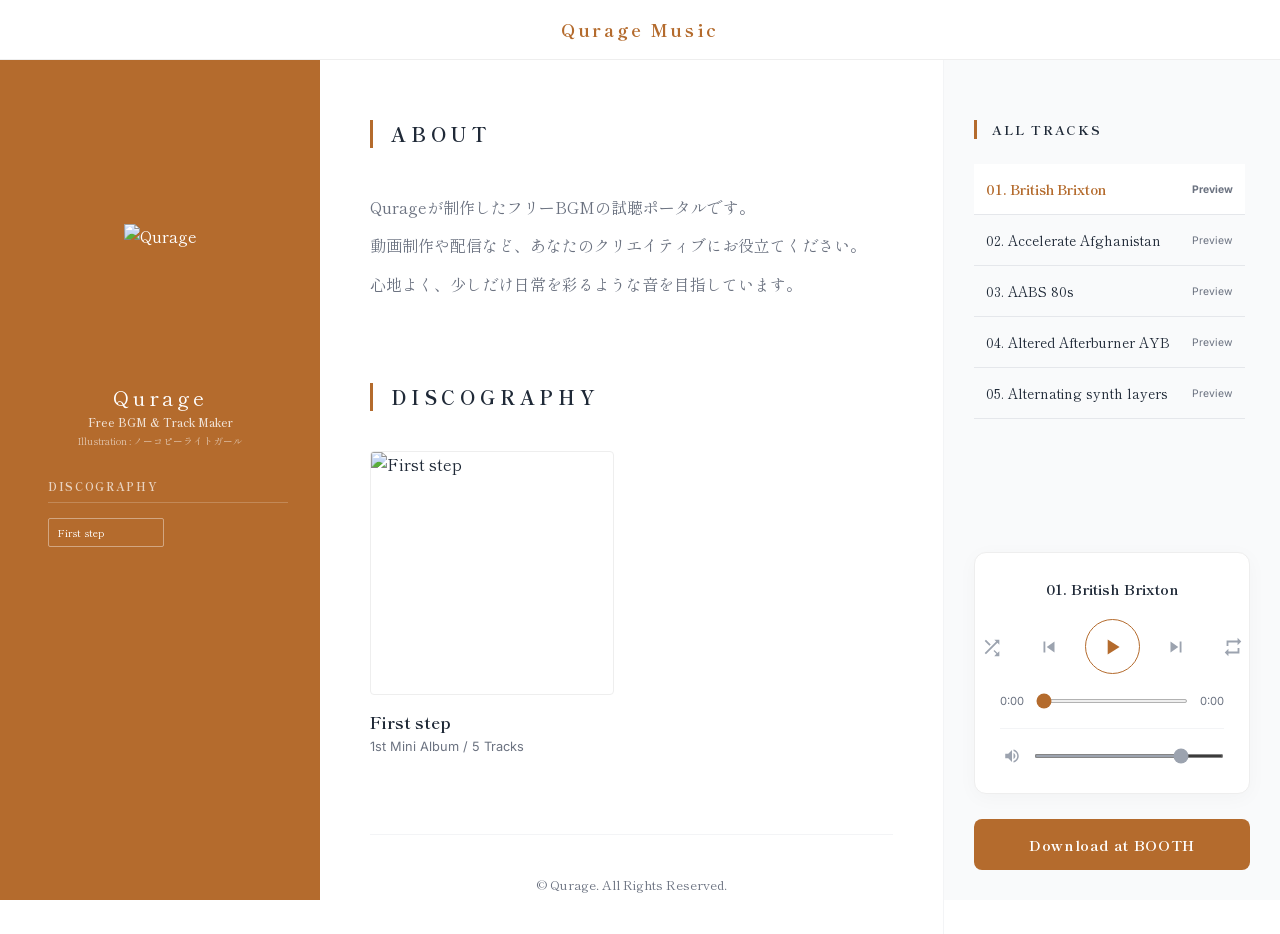
==== qurage/index.html @ 1ed1b756 "Update index.html" ====
<!DOCTYPE html>
<html lang="ja">
<head>
    <meta charset="UTF-8">
    <meta name="viewport" content="width=device-width, initial-scale=1.0">
    <title>Qurage Music - Free BGM & Track Maker</title>
    <link rel="icon" href="https://fromtheasia.com/wp-content/uploads/90d8e4fe08331e787970ae1288933823.png" type="image/png">
    <link href="https://fonts.googleapis.com/css2?family=Inter:wght@300;400;600&family=Shippori+Mincho:wght@400;700&display=swap" rel="stylesheet">
    <style>
        :root {
            --primary-orange: #b46b2d;
            --soft-white: #ffffff;
            --bg-light: #f9fafb;
            --text-main: #1f2937;
            --text-sub: #6b7280;
            --header-height: 60px;
        }
        * { box-sizing: border-box; margin: 0; padding: 0; -webkit-tap-highlight-color: transparent; }
        body { font-family: 'Shippori Mincho', 'Inter', serif; background-color: var(--soft-white); color: var(--text-main); overflow-x: hidden; }
        .site-header { position: fixed; top: 0; left: 0; width: 100%; height: var(--header-height); background: #ffffff; border-bottom: 1px solid #eee; display: flex; align-items: center; justify-content: center; z-index: 2100; }
        .header-logo { display: inline-block; font-size: 1.1rem; font-weight: 700; letter-spacing: 0.15em; text-decoration: none; color: var(--primary-orange); padding: 10px 20px; }
        .burger-btn { position: absolute; left: 20px; background: none; border: none; cursor: pointer; display: none; padding: 10px; z-index: 2200; }
        .burger-line { display: block; width: 22px; height: 1px; background: var(--primary-orange); margin: 6px 0; transition: 0.3s; }
        .burger-btn.open .burger-line:nth-child(1) { transform: translateY(7px) rotate(45deg); }
        .burger-btn.open .burger-line:nth-child(2) { opacity: 0; }
        .burger-btn.open .burger-line:nth-child(3) { transform: translateY(-7px) rotate(-45deg); }
        .main-container { display: grid; grid-template-columns: 25% 75%; min-height: 100vh; padding-top: var(--header-height); }
        .col-left { background: var(--primary-orange); color: #ffffff; position: sticky; top: var(--header-height); height: calc(100vh - var(--header-height)); display: flex; flex-direction: column; overflow: hidden; padding-top: 50px; z-index: 1000; }
        .hero-img-wrapper { width: 100%; height: 28vh; display: flex; justify-content: center; align-items: center; }
        .hero-img-left { width: auto; max-height: 100%; max-width: 85%; object-fit: contain; }
        .profile-text-area { padding: 20px 20px 10px; text-align: center; }
        .profile-text-area h1 { font-size: 1.3rem; font-weight: 400; letter-spacing: 0.15em; margin-bottom: 2px; }
        .profile-text-area p { font-size: 0.7rem; opacity: 0.8; margin-bottom: 4px; font-weight: 600; }
        .illust-credit { font-size: 0.6rem; opacity: 0.6; margin-bottom: 20px; }
        .recent-tracks-section { padding: 0 10% 20px 15%; flex: 1; overflow: hidden; }
        .recent-tracks-section h3 { font-size: 0.7rem; letter-spacing: 0.15em; color: rgba(255,255,255,0.7); border-bottom: 1px solid rgba(255,255,255,0.2); padding-bottom: 8px; margin-bottom: 15px; }
        .recent-grid { display: flex; flex-wrap: wrap; flex-direction: column; height: 240px; gap: 8px; }
        .recent-link { width: calc(50% - 4px); display: flex; align-items: center; color: #ffffff; text-decoration: none; font-size: 0.65rem; padding: 6px 8px; border: 1px solid rgba(255,255,255,0.4); border-radius: 2px; transition: all 0.3s ease; white-space: nowrap; overflow: hidden; text-overflow: ellipsis; }
        .recent-link:hover { background: #ffffff; color: var(--primary-orange); border-color: #ffffff; transform: translateX(3px); }
        .content-area { display: flex; flex-direction: column; background: var(--soft-white); }
        .columns-split { display: grid; grid-template-columns: 65% 35%; flex: 1; }
        .col-mid { padding: 60px 50px 0; border-right: 1px solid #f3f4f6; display: flex; flex-direction: column; }
        .mid-container { max-width: 800px; margin: 0 auto; width: 100%; flex: 1; }
        .section-box { margin-bottom: 80px; }
        .section-box h2 { font-size: 1.2rem; font-weight: 700; letter-spacing: 0.25em; margin-bottom: 40px; color: var(--text-main); border-left: 3px solid var(--primary-orange); padding-left: 18px; }
        .about-text { font-size: 1rem; line-height: 2.4; color: var(--text-sub); }
        .album-grid { display: grid; grid-template-columns: repeat(auto-fill, minmax(200px, 1fr)); gap: 35px; }
        .album-card { text-decoration: none; color: inherit; display: flex; flex-direction: column; }
        .album-img-box { aspect-ratio: 1 / 1; width: 100%; overflow: hidden; border-radius: 4px; border: 1px solid #eee; margin-bottom: 15px; transition: transform 0.4s cubic-bezier(0.25, 0.8, 0.25, 1), box-shadow 0.4s; }
        .album-img { width: 100%; height: 100%; object-fit: cover; transition: 0.6s ease; }
        .album-card:hover .album-img-box { transform: translateY(-5px); box-shadow: 0 12px 30px rgba(0,0,0,0.1); border-color: var(--primary-orange); }
        .album-title { font-size: 1rem; font-weight: 700; color: var(--text-main); margin-bottom: 5px; }
        .album-meta { font-size: 0.8rem; color: var(--text-sub); font-family: 'Inter'; }
        .col-right { height: calc(100vh - var(--header-height)); position: sticky; top: var(--header-height); padding: 60px 30px 30px; background: var(--bg-light); display: flex; flex-direction: column; }
        .section-title { font-size: 0.8rem; letter-spacing: 0.15em; margin-bottom: 25px; border-left: 3px solid var(--primary-orange); padding-left: 15px; font-weight: 700; }
        .track-list { list-style: none; margin-bottom: 30px; flex: 1; overflow-y: auto; padding-right: 5px; }
        .track-list::-webkit-scrollbar { width: 4px; }
        .track-list::-webkit-scrollbar-thumb { background: #e5e7eb; border-radius: 2px; }
        .track-item { padding: 15px 12px; border-bottom: 1px solid #e5e7eb; cursor: pointer; display: flex; justify-content: space-between; align-items: center; font-size: 0.85rem; transition: 0.2s; background: transparent; }
        .track-item:hover { background: rgba(255,255,255,0.5); }
        .track-item.active { background: #fff; color: var(--primary-orange); font-weight: bold; }
        .track-meta { font-family: 'Inter'; font-size: 0.65rem; color: var(--text-sub); }
        .player-footer { margin-top: auto; }
        .player-ui { background: #fff; border: 1px solid #eee; border-radius: 12px; padding: 25px; display: flex; flex-direction: column; align-items: center; box-shadow: 0 4px 20px rgba(0,0,0,0.03); }
        .now-playing-title { font-size: 0.9rem; font-weight: 700; margin-bottom: 20px; text-align: center; width: 100%; white-space: nowrap; overflow: hidden; text-overflow: ellipsis; color: var(--text-main); }
        .controls-group { display: flex; align-items: center; gap: 15px; margin-bottom: 20px; }
        .btn-svg { background: none; border: none; cursor: pointer; width: 42px; height: 42px; display: flex; align-items: center; justify-content: center; border-radius: 50%; transition: 0.2s; }
        .btn-svg:hover { background: #f3f4f6; }
        .btn-svg.active .icon-svg { fill: var(--primary-orange); }
        #repeatBtn { position: relative; }
        #repeatBtn.repeat-one::after { content: '1'; position: absolute; top: 8px; right: 8px; font-size: 10px; font-weight: bold; color: var(--primary-orange); background: #fff; border: 1px solid var(--primary-orange); border-radius: 50%; width: 14px; height: 14px; display: flex; align-items: center; justify-content: center; font-family: 'Inter', sans-serif; }
        .icon-svg { fill: #9ca3af; width: 22px; height: 22px; transition: fill 0.2s; }
        .play-main { width: 55px; height: 55px; border-radius: 50%; background: #fff; border: 1px solid var(--primary-orange); cursor: pointer; display: flex; align-items: center; justify-content: center; transition: 0.3s; }
        .play-main:hover { transform: scale(1.05); background: var(--primary-orange); }
        .play-main:hover .icon-svg { fill: #fff; }
        .play-main .icon-svg { fill: var(--primary-orange); width: 26px; height: 26px; }
        .timeline-box { width: 100%; display: flex; align-items: center; gap: 12px; font-size: 0.7rem; color: var(--text-sub); font-family: 'Inter'; }
        .seek-bar { flex: 1; height: 4px; accent-color: var(--primary-orange); cursor: pointer; }
        .volume-box { width: 100%; display: flex; align-items: center; gap: 10px; margin-top: 20px; padding-top: 15px; border-top: 1px solid #f3f4f6; }
        #volumeBar { height: 4px; accent-color: #9ca3af; flex: 1; cursor: pointer; }
        .download-btn-wrapper { margin-top: 25px; }
        .booth-btn { display: block; background: var(--primary-orange); color: #fff; text-decoration: none; font-weight: 700; padding: 15px; text-align: center; border-radius: 8px; transition: 0.3s; font-size: 0.9rem; letter-spacing: 0.05em; font-family: 'Shippori Mincho', serif; }
        .booth-btn:hover { background: #965925; transform: translateY(-2px); box-shadow: 0 5px 15px rgba(180, 107, 45, 0.2); }
        
        /* フッターの出し分け設定 */
        footer { text-align: center; padding: 40px 0; color: var(--text-sub); font-size: 0.8rem; border-top: 1px solid #f3f4f6; background: #ffffff; }
        .footer-pc { display: block; width: 100%; margin-top: auto; } /* PC版：中カラム内 */
        .footer-mobile { display: none; } /* スマホ版：全体最下部 */

        @media (max-width: 1024px) { .main-container { grid-template-columns: 30% 70%; } .columns-split { grid-template-columns: 60% 40%; } }
        @media (max-width: 900px) { 
            .main-container { display: block; } .burger-btn { display: block; } .col-left { position: fixed; left: 0; top: -100%; width: 100%; height: 100vh; z-index: 2000; transition: 0.5s cubic-bezier(0.4, 0, 0.2, 1); opacity: 0; visibility: hidden; padding-top: calc(var(--header-height) + 50px); overflow-y: auto; } .col-left.open { top: 0; opacity: 1; visibility: visible; } .columns-split { display: block; } .col-mid, .col-right { padding: 40px 20px; border-right: none; height: auto; position: static; } .album-grid { grid-template-columns: repeat(2, 1fr); gap: 20px; } .track-list { max-height: 400px; } 
            .footer-pc { display: none; } /* スマホ：中カラム内を隠す */
            .footer-mobile { display: block; } /* スマホ：最下部を表示する */
        }
    </style>
</head>
<body>

    <header class="site-header">
        <button class="burger-btn" id="burgerBtn"><span class="burger-line"></span><span class="burger-line"></span><span class="burger-line"></span></button>
        <a href="index.html" class="header-logo">Qurage Music</a>
    </header>

    <div class="main-container">
        <aside class="col-left" id="sidebar">
            <div class="hero-img-wrapper"><img src="https://fromtheasia.com/wp-content/uploads/NCG292.jpg" alt="Qurage" class="hero-img-left"></div>
            <div class="profile-text-area"><h1>Qurage</h1><p>Free BGM & Track Maker</p><div class="illust-credit">Illustration : ノーコピーライトガール</div></div>
            <div class="recent-tracks-section">
                <h3>DISCOGRAPHY</h3>
                <div class="recent-grid" id="sidebarNav"></div>
            </div>
        </aside>

        <div class="content-area">
            <div class="columns-split">
                <article class="col-mid">
                    <div class="mid-container" id="albumGridParent">
                        <section class="section-box">
                            <h2>ABOUT</h2>
                            <div class="about-text">
                                Qurageが制作したフリーBGMの試聴ポータルです。<br>
                                動画制作や配信など、あなたのクリエイティブにお役立てください。<br>
                                心地よく、少しだけ日常を彩るような音を目指しています。
                            </div>
                        </section>
                        <section class="section-box">
                            <h2>DISCOGRAPHY</h2>
                            <div class="album-grid" id="albumGrid"></div>
                        </section>
                    </div>
                    <!-- PC版フッター（中カラムの最後） -->
                    <footer class="footer-pc">© Qurage. All Rights Reserved.</footer>
                </article>

                <section class="col-right">
                    <h2 class="section-title">ALL TRACKS</h2>
                    <ul class="track-list" id="trackList"></ul>
                    <div class="player-footer">
                        <div class="player-ui">
                            <div class="now-playing-title" id="nowPlaying">...</div>
                            <div class="controls-group">
                                <button class="btn-svg" id="shuffleBtn" title="Shuffle"><svg class="icon-svg" viewBox="0 0 24 24"><path d="M10.59 9.17L5.41 4 4 5.41l5.17 5.17 1.42-1.41zM14.5 4l2.04 2.04L4 18.59 5.41 20 17.96 7.45 20 9.5V4h-5.5zm.59 10.83l-1.41 1.41 3.13 3.13L14.5 22H20v-5.5l-2.04 2.04-3.37-3.37z"/></svg></button>
                                <button class="btn-svg" id="prevBtn" title="Previous"><svg class="icon-svg" viewBox="0 0 24 24"><path d="M6 6h2v12H6zm3.5 6l8.5 6V6z"/></svg></button>
                                <button class="play-main" id="playBtn" title="Play/Pause"><svg id="playIconSVG" class="icon-svg" viewBox="0 0 24 24"><path d="M8 5v14l11-7z"/></svg></button>
                                <button class="btn-svg" id="nextBtn" title="Next"><svg class="icon-svg" viewBox="0 0 24 24"><path d="M6 18l8.5-6L6 6v12zM16 6v12h2V6h-2z"/></svg></button>
                                <button class="btn-svg" id="repeatBtn" title="Repeat"><svg class="icon-svg" viewBox="0 0 24 24"><path d="M7 7h10v3l4-4-4-4v3H5v6h2V7zm10 10H7v-3l-4 4 4 4v-3h12v-6h-2v4z"/></svg></button>
                            </div>
                            <div class="timeline-box">
                                <span id="currentTime">0:00</span>
                                <input type="range" class="seek-bar" id="seekBar" value="0" max="100">
                                <span id="duration">0:00</span>
                            </div>
                            <div class="volume-box">
                                <button class="btn-svg" id="muteBtn" style="width:24px; height:24px;"><svg id="volumeIcon" class="icon-svg" style="width:18px; height:18px;" viewBox="0 0 24 24"><path d="M3 9v6h4l5 5V4L7 9H3zm13.5 3c0-1.77-1.02-3.29-2.5-4.03v8.05c1.48-.73 2.5-2.25 2.5-4.02zM14 3.23v2.06c2.89.86 5 3.54 5 6.71s-2.11 5.85-5 6.71v2.06c4.01-.91 7-4.49 7-8.77s-2.99-7.86-7-8.77z"/></svg></button>
                                <input type="range" id="volumeBar" value="80" max="100">
                            </div>
                        </div>
                        <div class="download-btn-wrapper"><a href="https://casbgcasbg.booth.pm/" target="_blank" class="booth-btn">Download at BOOTH</a></div>
                    </div>
                </section>
            </div>
            <!-- スマホ版フッター（一番最後） -->
            <footer class="footer-mobile">© Qurage. All Rights Reserved.</footer>
        </div>
    </div>

    <script src="music-data.js"></script>
    <script>
        const sidebarNav = document.getElementById('sidebarNav');
        sidebarNav.innerHTML = allAlbums.map(album => `<a href="${album.id}.html" class="recent-link">${album.title}</a>`).join('');
        const albumGrid = document.getElementById('albumGrid');
        albumGrid.innerHTML = allAlbums.map(album => `
            <a href="${album.id}.html" class="album-card">
                <div class="album-img-box"><img src="${album.img}" class="album-img" alt="${album.title}"></div>
                <div class="album-title">${album.title}</div>
                <div class="album-meta">${album.subtitle} / ${album.tracksCount}</div>
            </a>
        `).join('');
        const trackListContainer = document.getElementById('trackList');
        const sortedTracks = [...allTracks].sort((a, b) => a.file.localeCompare(b.file));
        trackListContainer.innerHTML = sortedTracks.map((track, idx) => `
            <li class="track-item" data-src="audio/${track.file}">
                <span>${String(idx + 1).padStart(2, '0')}. ${track.title}</span>
                <span class="track-meta">Preview</span>
            </li>
        `).join('');
        const audio = new Audio();
        const playBtn = document.getElementById('playBtn');
        const playIconSVG = document.getElementById('playIconSVG');
        const nowPlaying = document.getElementById('nowPlaying');
        const seekBar = document.getElementById('seekBar');
        const currentTimeText = document.getElementById('currentTime');
        const durationText = document.getElementById('duration');
        const volumeBar = document.getElementById('volumeBar');
        const muteBtn = document.getElementById('muteBtn');
        const volumeIcon = document.getElementById('volumeIcon');
        let trackItems; let currentIndex = 0; let isShuffle = false; let repeatMode = 0; let lastVolume = 0.8;
        const playPath = "M8 5v14l11-7z"; const pausePath = "M6 19h4V5H6v14zm8-14v14h4V5h-4z";
        function updatePlayIcon(isPlaying) { playIconSVG.querySelector('path').setAttribute('d', isPlaying ? pausePath : playPath); }
        function loadTrack(index) {
            trackItems = Array.from(document.querySelectorAll('.track-item'));
            if(!trackItems[index]) return;
            trackItems.forEach(i => i.classList.remove('active'));
            trackItems[index].classList.add('active');
            currentIndex = index;
            nowPlaying.textContent = trackItems[index].querySelector('span').textContent;
            audio.src = trackItems[index].getAttribute('data-src');
        }
        loadTrack(0);
        playBtn.addEventListener('click', () => { if (audio.paused) { audio.play().catch(e => console.log(e)); updatePlayIcon(true); } else { audio.pause(); updatePlayIcon(false); } });
        document.getElementById('prevBtn').addEventListener('click', () => { let idx = (currentIndex - 1 + trackItems.length) % trackItems.length; loadTrack(idx); audio.play(); updatePlayIcon(true); });
        const playNext = () => { let idx = isShuffle ? Math.floor(Math.random() * trackItems.length) : (currentIndex + 1) % trackItems.length; loadTrack(idx); audio.play(); updatePlayIcon(true); };
        document.getElementById('nextBtn').addEventListener('click', playNext);
        document.getElementById('shuffleBtn').addEventListener('click', function() { isShuffle = !isShuffle; this.classList.toggle('active', isShuffle); });
        document.getElementById('repeatBtn').addEventListener('click', function() {
            repeatMode = (repeatMode + 1) % 3;
            this.classList.remove('active', 'repeat-one');
            if (repeatMode === 1) this.classList.add('active', 'repeat-one');
            else if (repeatMode === 2) this.classList.add('active');
        });
        document.getElementById('trackList').addEventListener('click', (e) => {
            const item = e.target.closest('.track-item');
            if (item) { const idx = trackItems.indexOf(item); loadTrack(idx); audio.play(); updatePlayIcon(true); }
        });
        audio.addEventListener('timeupdate', () => { if (!isNaN(audio.duration)) { seekBar.value = (audio.currentTime / audio.duration) * 100; let m = Math.floor(audio.currentTime / 60), s = Math.floor(audio.currentTime % 60); currentTimeText.textContent = `${m}:${s < 10 ? '0'+s : s}`; } });
        audio.addEventListener('loadedmetadata', () => { let m = Math.floor(audio.duration / 60), s = Math.floor(audio.duration % 60); durationText.textContent = `${m}:${s < 10 ? '0'+s : s}`; });
        seekBar.addEventListener('input', () => audio.currentTime = (seekBar.value / 100) * audio.duration);
        audio.addEventListener('ended', () => { if (repeatMode === 1) audio.play(); else playNext(); });
        volumeBar.addEventListener('input', () => { const val = volumeBar.value / 100; audio.volume = val; if (val > 0) lastVolume = val; updateVolumeIcon(val); });
        muteBtn.addEventListener('click', () => { if (audio.volume > 0) { lastVolume = audio.volume; audio.volume = 0; volumeBar.value = 0; } else { audio.volume = lastVolume; volumeBar.value = lastVolume * 100; } updateVolumeIcon(audio.volume); });
        function updateVolumeIcon(vol) { const path = volumeIcon.querySelector('path'); if (vol === 0) path.setAttribute('d', 'M16.5 12c0-1.77-1.02-3.29-2.5-4.03v2.21l2.45 2.45c.03-.2.05-.41.05-.63zm2.5 0c0 .94-.2 1.82-.54 2.64l1.51 1.51C20.63 14.91 21 13.5 21 12c0-4.28-2.99-7.86-7-8.77v2.06c2.89.86 5 3.54 5 6.71zM4.27 3L3 4.27 7.73 9H3v6h4l5 5v-6.73l4.25 4.25c-.67.52-1.42.93-2.25 1.18v2.06c1.38-.31 2.63-.95 3.69-1.81L19.73 21 21 19.73l-9-9L4.27 3zM12 4L9.91 6.09 12 8.18V4z'); else if (vol < 0.5) path.setAttribute('d', 'M7 9v6h4l5 5V4L7 9H3zm13.5 3c0-1.77-1.02-3.29-2.5-4.03v8.05c1.48-.73 2.5-2.25 2.5-4.02z'); else path.setAttribute('d', 'M3 9v6h4l5 5V4L7 9H3zm13.5 3c0-1.77-1.02-3.29-2.5-4.03v8.05c1.48-.73 2.5-2.25 2.5-4.02zM14 3.23v2.06c2.89.86 5 3.54 5 6.71s-2.11 5.85-5 6.71v2.06c4.01-.91 7-4.49 7-8.77s-2.99-7.86-7-8.77z'); }
        const burgerBtn = document.getElementById('burgerBtn');
        const sidebar = document.getElementById('sidebar');
        burgerBtn.addEventListener('click', () => { burgerBtn.classList.toggle('open'); sidebar.classList.toggle('open'); document.body.style.overflow = sidebar.classList.contains('open') ? 'hidden' : 'auto'; });
    </script>
</body>
</html>
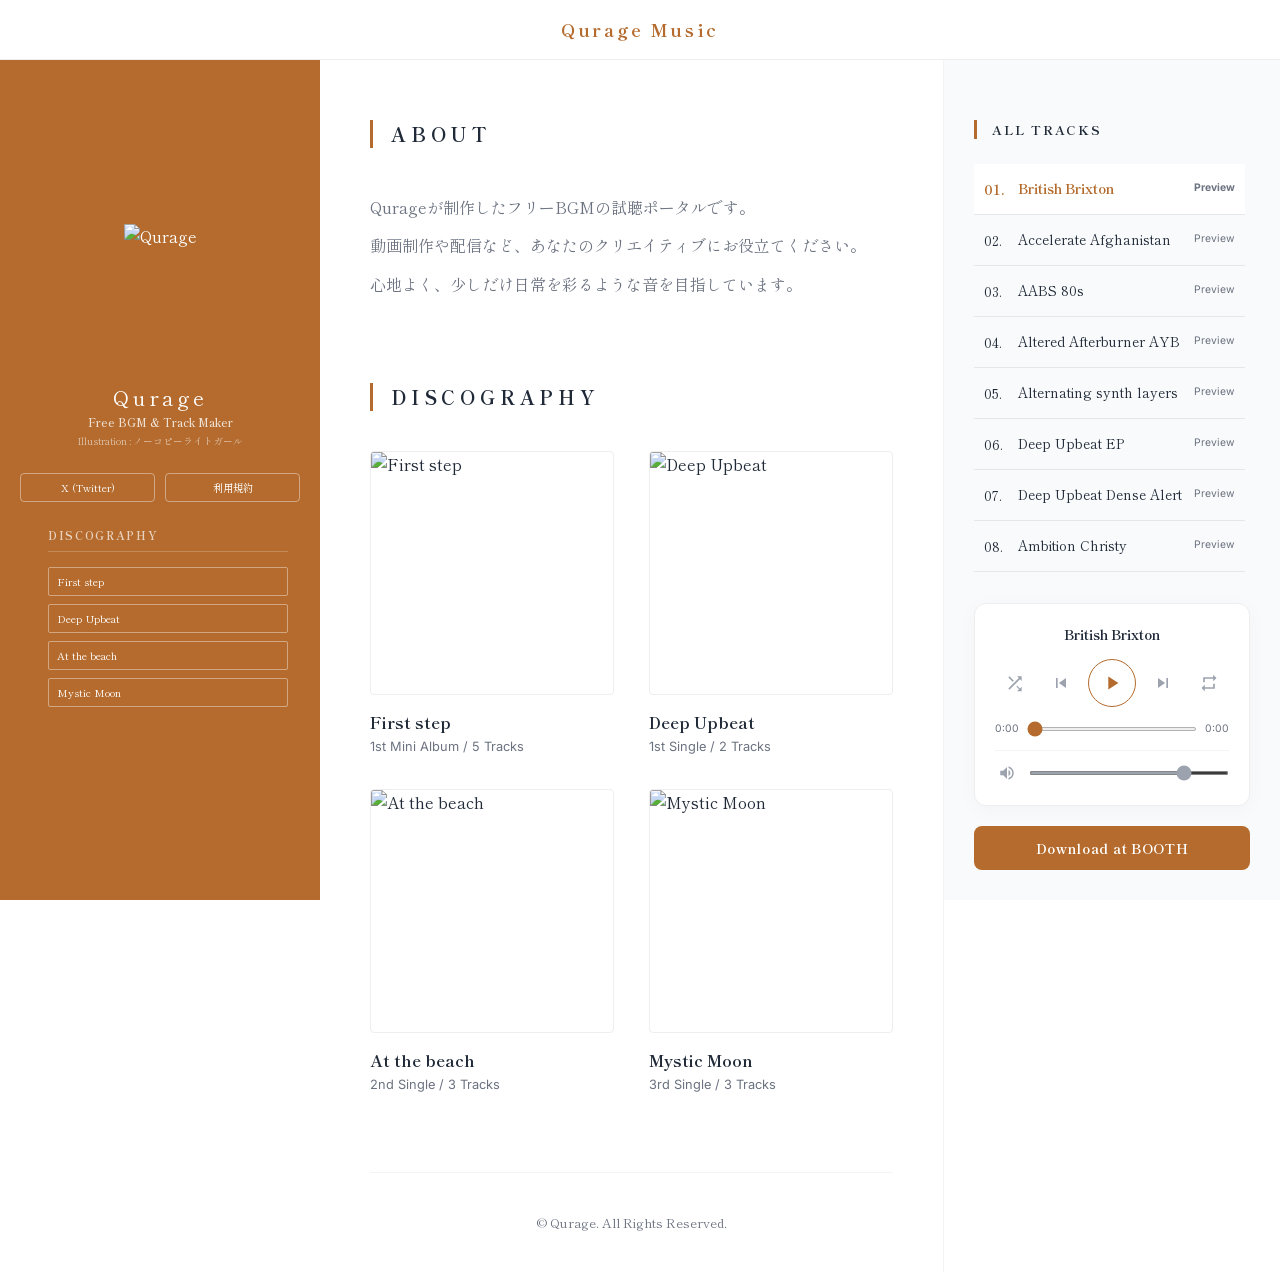
==== commit fd195dea: "Update index.html" ====
--- a/qurage/index.html
+++ b/qurage/index.html
@@ -26,17 +26,25 @@
         .burger-btn.open .burger-line:nth-child(3) { transform: translateY(-7px) rotate(-45deg); }
         .main-container { display: grid; grid-template-columns: 25% 75%; min-height: 100vh; padding-top: var(--header-height); }
         .col-left { background: var(--primary-orange); color: #ffffff; position: sticky; top: var(--header-height); height: calc(100vh - var(--header-height)); display: flex; flex-direction: column; overflow: hidden; padding-top: 50px; z-index: 1000; }
+        
         .hero-img-wrapper { width: 100%; height: 28vh; display: flex; justify-content: center; align-items: center; }
         .hero-img-left { width: auto; max-height: 100%; max-width: 85%; object-fit: contain; }
         .profile-text-area { padding: 20px 20px 10px; text-align: center; }
         .profile-text-area h1 { font-size: 1.3rem; font-weight: 400; letter-spacing: 0.15em; margin-bottom: 2px; }
         .profile-text-area p { font-size: 0.7rem; opacity: 0.8; margin-bottom: 4px; font-weight: 600; }
-        .illust-credit { font-size: 0.6rem; opacity: 0.6; margin-bottom: 20px; }
-        .recent-tracks-section { padding: 0 10% 20px 15%; flex: 1; overflow: hidden; }
+        .illust-credit { font-size: 0.6rem; opacity: 0.6; margin-bottom: 15px; }
+
+        /* 追加：SNS・規約リンクボタン */
+        .info-links { display: flex; justify-content: center; gap: 10px; padding: 0 20px 25px; }
+        .info-btn { flex: 1; text-align: center; text-decoration: none; color: #ffffff; border: 1px solid rgba(255,255,255,0.4); border-radius: 4px; padding: 6px 0; font-size: 0.65rem; transition: 0.3s; }
+        .info-btn:hover { background: #ffffff; color: var(--primary-orange); }
+        
+        .recent-tracks-section { padding: 0 10% 20px 15%; flex: 1; overflow-y: auto; }
         .recent-tracks-section h3 { font-size: 0.7rem; letter-spacing: 0.15em; color: rgba(255,255,255,0.7); border-bottom: 1px solid rgba(255,255,255,0.2); padding-bottom: 8px; margin-bottom: 15px; }
-        .recent-grid { display: flex; flex-wrap: wrap; flex-direction: column; height: 240px; gap: 8px; }
-        .recent-link { width: calc(50% - 4px); display: flex; align-items: center; color: #ffffff; text-decoration: none; font-size: 0.65rem; padding: 6px 8px; border: 1px solid rgba(255,255,255,0.4); border-radius: 2px; transition: all 0.3s ease; white-space: nowrap; overflow: hidden; text-overflow: ellipsis; }
+        .recent-grid { display: flex; flex-direction: column; gap: 8px; }
+        .recent-link { display: block; color: #ffffff; text-decoration: none; font-size: 0.65rem; padding: 6px 8px; border: 1px solid rgba(255,255,255,0.4); border-radius: 2px; transition: all 0.3s ease; }
         .recent-link:hover { background: #ffffff; color: var(--primary-orange); border-color: #ffffff; transform: translateX(3px); }
+
         .content-area { display: flex; flex-direction: column; background: var(--soft-white); }
         .columns-split { display: grid; grid-template-columns: 65% 35%; flex: 1; }
         .col-mid { padding: 60px 50px 0; border-right: 1px solid #f3f4f6; display: flex; flex-direction: column; }
@@ -46,52 +54,57 @@
         .about-text { font-size: 1rem; line-height: 2.4; color: var(--text-sub); }
         .album-grid { display: grid; grid-template-columns: repeat(auto-fill, minmax(200px, 1fr)); gap: 35px; }
         .album-card { text-decoration: none; color: inherit; display: flex; flex-direction: column; }
-        .album-img-box { aspect-ratio: 1 / 1; width: 100%; overflow: hidden; border-radius: 4px; border: 1px solid #eee; margin-bottom: 15px; transition: transform 0.4s cubic-bezier(0.25, 0.8, 0.25, 1), box-shadow 0.4s; }
-        .album-img { width: 100%; height: 100%; object-fit: cover; transition: 0.6s ease; }
-        .album-card:hover .album-img-box { transform: translateY(-5px); box-shadow: 0 12px 30px rgba(0,0,0,0.1); border-color: var(--primary-orange); }
+        .album-img-box { aspect-ratio: 1 / 1; width: 100%; overflow: hidden; border-radius: 4px; border: 1px solid #eee; margin-bottom: 15px; transition: transform 0.4s; }
+        .album-img { width: 100%; height: 100%; object-fit: cover; }
+        .album-card:hover .album-img-box { transform: translateY(-5px); border-color: var(--primary-orange); }
         .album-title { font-size: 1rem; font-weight: 700; color: var(--text-main); margin-bottom: 5px; }
         .album-meta { font-size: 0.8rem; color: var(--text-sub); font-family: 'Inter'; }
+
+        /* 右カラム：曲リスト字下げ対応 */
         .col-right { height: calc(100vh - var(--header-height)); position: sticky; top: var(--header-height); padding: 60px 30px 30px; background: var(--bg-light); display: flex; flex-direction: column; }
         .section-title { font-size: 0.8rem; letter-spacing: 0.15em; margin-bottom: 25px; border-left: 3px solid var(--primary-orange); padding-left: 15px; font-weight: 700; }
         .track-list { list-style: none; margin-bottom: 30px; flex: 1; overflow-y: auto; padding-right: 5px; }
-        .track-list::-webkit-scrollbar { width: 4px; }
-        .track-list::-webkit-scrollbar-thumb { background: #e5e7eb; border-radius: 2px; }
-        .track-item { padding: 15px 12px; border-bottom: 1px solid #e5e7eb; cursor: pointer; display: flex; justify-content: space-between; align-items: center; font-size: 0.85rem; transition: 0.2s; background: transparent; }
+        .track-item { padding: 15px 10px; border-bottom: 1px solid #e5e7eb; cursor: pointer; display: grid; grid-template-columns: 2.2em 1fr auto; align-items: start; font-size: 0.85rem; transition: 0.2s; gap: 4px; }
         .track-item:hover { background: rgba(255,255,255,0.5); }
         .track-item.active { background: #fff; color: var(--primary-orange); font-weight: bold; }
-        .track-meta { font-family: 'Inter'; font-size: 0.65rem; color: var(--text-sub); }
-        .player-footer { margin-top: auto; }
-        .player-ui { background: #fff; border: 1px solid #eee; border-radius: 12px; padding: 25px; display: flex; flex-direction: column; align-items: center; box-shadow: 0 4px 20px rgba(0,0,0,0.03); }
-        .now-playing-title { font-size: 0.9rem; font-weight: 700; margin-bottom: 20px; text-align: center; width: 100%; white-space: nowrap; overflow: hidden; text-overflow: ellipsis; color: var(--text-main); }
-        .controls-group { display: flex; align-items: center; gap: 15px; margin-bottom: 20px; }
-        .btn-svg { background: none; border: none; cursor: pointer; width: 42px; height: 42px; display: flex; align-items: center; justify-content: center; border-radius: 50%; transition: 0.2s; }
+        .track-name { word-break: break-all; line-height: 1.4; }
+        .track-meta { font-family: 'Inter'; font-size: 0.65rem; color: var(--text-sub); margin-top: 2px; }
+
+        /* プレイヤーUI：タブレットはみ出し防止 */
+        .player-footer { margin-top: auto; width: 100%; }
+        .player-ui { background: #fff; border: 1px solid #eee; border-radius: 12px; padding: 20px; display: flex; flex-direction: column; align-items: center; box-shadow: 0 4px 20px rgba(0,0,0,0.03); }
+        .now-playing-title { font-size: 0.85rem; font-weight: 700; margin-bottom: 15px; text-align: center; width: 100%; white-space: nowrap; overflow: hidden; text-overflow: ellipsis; color: var(--text-main); }
+        .controls-group { display: flex; align-items: center; justify-content: center; gap: 8px; margin-bottom: 15px; width: 100%; flex-wrap: wrap; }
+        .btn-svg { background: none; border: none; cursor: pointer; width: 38px; height: 38px; display: flex; align-items: center; justify-content: center; border-radius: 50%; transition: 0.2s; flex-shrink: 0; }
         .btn-svg:hover { background: #f3f4f6; }
         .btn-svg.active .icon-svg { fill: var(--primary-orange); }
         #repeatBtn { position: relative; }
-        #repeatBtn.repeat-one::after { content: '1'; position: absolute; top: 8px; right: 8px; font-size: 10px; font-weight: bold; color: var(--primary-orange); background: #fff; border: 1px solid var(--primary-orange); border-radius: 50%; width: 14px; height: 14px; display: flex; align-items: center; justify-content: center; font-family: 'Inter', sans-serif; }
-        .icon-svg { fill: #9ca3af; width: 22px; height: 22px; transition: fill 0.2s; }
-        .play-main { width: 55px; height: 55px; border-radius: 50%; background: #fff; border: 1px solid var(--primary-orange); cursor: pointer; display: flex; align-items: center; justify-content: center; transition: 0.3s; }
+        #repeatBtn.repeat-one::after { content: '1'; position: absolute; top: 6px; right: 6px; font-size: 9px; font-weight: bold; color: var(--primary-orange); background: #fff; border: 1px solid var(--primary-orange); border-radius: 50%; width: 13px; height: 13px; display: flex; align-items: center; justify-content: center; font-family: 'Inter', sans-serif; }
+        .icon-svg { fill: #9ca3af; width: 20px; height: 20px; transition: fill 0.2s; }
+        .play-main { width: 48px; height: 48px; border-radius: 50%; background: #fff; border: 1px solid var(--primary-orange); cursor: pointer; display: flex; align-items: center; justify-content: center; transition: 0.3s; flex-shrink: 0; }
         .play-main:hover { transform: scale(1.05); background: var(--primary-orange); }
         .play-main:hover .icon-svg { fill: #fff; }
-        .play-main .icon-svg { fill: var(--primary-orange); width: 26px; height: 26px; }
-        .timeline-box { width: 100%; display: flex; align-items: center; gap: 12px; font-size: 0.7rem; color: var(--text-sub); font-family: 'Inter'; }
+        .play-main .icon-svg { fill: var(--primary-orange); width: 22px; height: 22px; }
+        .timeline-box { width: 100%; display: flex; align-items: center; gap: 8px; font-size: 0.65rem; color: var(--text-sub); font-family: 'Inter'; }
         .seek-bar { flex: 1; height: 4px; accent-color: var(--primary-orange); cursor: pointer; }
-        .volume-box { width: 100%; display: flex; align-items: center; gap: 10px; margin-top: 20px; padding-top: 15px; border-top: 1px solid #f3f4f6; }
+        .volume-box { width: 100%; display: flex; align-items: center; gap: 10px; margin-top: 15px; padding-top: 10px; border-top: 1px solid #f3f4f6; }
         #volumeBar { height: 4px; accent-color: #9ca3af; flex: 1; cursor: pointer; }
-        .download-btn-wrapper { margin-top: 25px; }
-        .booth-btn { display: block; background: var(--primary-orange); color: #fff; text-decoration: none; font-weight: 700; padding: 15px; text-align: center; border-radius: 8px; transition: 0.3s; font-size: 0.9rem; letter-spacing: 0.05em; font-family: 'Shippori Mincho', serif; }
-        .booth-btn:hover { background: #965925; transform: translateY(-2px); box-shadow: 0 5px 15px rgba(180, 107, 45, 0.2); }
-        
-        /* フッターの出し分け設定 */
+        .download-btn-wrapper { margin-top: 20px; }
+        .booth-btn { display: block; background: var(--primary-orange); color: #fff; text-decoration: none; font-weight: 700; padding: 12px; text-align: center; border-radius: 8px; transition: 0.3s; font-size: 0.85rem; letter-spacing: 0.05em; font-family: 'Shippori Mincho', serif; }
+        .booth-btn:hover { background: #965925; }
+        
         footer { text-align: center; padding: 40px 0; color: var(--text-sub); font-size: 0.8rem; border-top: 1px solid #f3f4f6; background: #ffffff; }
-        .footer-pc { display: block; width: 100%; margin-top: auto; } /* PC版：中カラム内 */
-        .footer-mobile { display: none; } /* スマホ版：全体最下部 */
-
-        @media (max-width: 1024px) { .main-container { grid-template-columns: 30% 70%; } .columns-split { grid-template-columns: 60% 40%; } }
+        .footer-pc { display: block; width: 100%; margin-top: auto; }
+        .footer-mobile { display: none; }
+
+        @media (max-width: 1024px) { 
+            .main-container { grid-template-columns: 30% 70%; } .columns-split { grid-template-columns: 60% 40%; } 
+            .controls-group { gap: 4px; }
+            .btn-svg { width: 34px; height: 34px; }
+        }
         @media (max-width: 900px) { 
-            .main-container { display: block; } .burger-btn { display: block; } .col-left { position: fixed; left: 0; top: -100%; width: 100%; height: 100vh; z-index: 2000; transition: 0.5s cubic-bezier(0.4, 0, 0.2, 1); opacity: 0; visibility: hidden; padding-top: calc(var(--header-height) + 50px); overflow-y: auto; } .col-left.open { top: 0; opacity: 1; visibility: visible; } .columns-split { display: block; } .col-mid, .col-right { padding: 40px 20px; border-right: none; height: auto; position: static; } .album-grid { grid-template-columns: repeat(2, 1fr); gap: 20px; } .track-list { max-height: 400px; } 
-            .footer-pc { display: none; } /* スマホ：中カラム内を隠す */
-            .footer-mobile { display: block; } /* スマホ：最下部を表示する */
+            .main-container { display: block; } .burger-btn { display: block; } .col-left { position: fixed; left: 0; top: -100%; width: 100%; height: 100vh; z-index: 2000; transition: 0.5s; opacity: 0; visibility: hidden; padding-top: calc(var(--header-height) + 50px); overflow-y: auto; } .col-left.open { top: 0; opacity: 1; visibility: visible; } .columns-split { display: block; } .col-mid, .col-right { padding: 40px 20px; border-right: none; height: auto; position: static; } .track-list { max-height: 400px; } 
+            .footer-pc { display: none; } .footer-mobile { display: block; }
         }
     </style>
 </head>
@@ -105,7 +118,16 @@
     <div class="main-container">
         <aside class="col-left" id="sidebar">
             <div class="hero-img-wrapper"><img src="https://fromtheasia.com/wp-content/uploads/NCG292.jpg" alt="Qurage" class="hero-img-left"></div>
-            <div class="profile-text-area"><h1>Qurage</h1><p>Free BGM & Track Maker</p><div class="illust-credit">Illustration : ノーコピーライトガール</div></div>
+            <div class="profile-text-area">
+                <h1>Qurage</h1>
+                <p>Free BGM & Track Maker</p>
+                <div class="illust-credit">Illustration : ノーコピーライトガール</div>
+            </div>
+            <!-- 追加：X・利用規約ボタン -->
+            <div class="info-links">
+                <a href="https://x.com/_caSBg" target="_blank" class="info-btn">X (Twitter)</a>
+                <a href="https://casbgcasbg.booth.pm/" target="_blank" class="info-btn">利用規約</a>
+            </div>
             <div class="recent-tracks-section">
                 <h3>DISCOGRAPHY</h3>
                 <div class="recent-grid" id="sidebarNav"></div>
@@ -129,7 +151,6 @@
                             <div class="album-grid" id="albumGrid"></div>
                         </section>
                     </div>
-                    <!-- PC版フッター（中カラムの最後） -->
                     <footer class="footer-pc">© Qurage. All Rights Reserved.</footer>
                 </article>
 
@@ -160,7 +181,6 @@
                     </div>
                 </section>
             </div>
-            <!-- スマホ版フッター（一番最後） -->
             <footer class="footer-mobile">© Qurage. All Rights Reserved.</footer>
         </div>
     </div>
@@ -181,7 +201,8 @@
         const sortedTracks = [...allTracks].sort((a, b) => a.file.localeCompare(b.file));
         trackListContainer.innerHTML = sortedTracks.map((track, idx) => `
             <li class="track-item" data-src="audio/${track.file}">
-                <span>${String(idx + 1).padStart(2, '0')}. ${track.title}</span>
+                <span class="track-number">${String(idx + 1).padStart(2, '0')}.</span>
+                <span class="track-name">${track.title}</span>
                 <span class="track-meta">Preview</span>
             </li>
         `).join('');
@@ -204,13 +225,35 @@
             trackItems.forEach(i => i.classList.remove('active'));
             trackItems[index].classList.add('active');
             currentIndex = index;
-            nowPlaying.textContent = trackItems[index].querySelector('span').textContent;
+            nowPlaying.textContent = trackItems[index].querySelector('.track-name').textContent;
             audio.src = trackItems[index].getAttribute('data-src');
         }
         loadTrack(0);
         playBtn.addEventListener('click', () => { if (audio.paused) { audio.play().catch(e => console.log(e)); updatePlayIcon(true); } else { audio.pause(); updatePlayIcon(false); } });
         document.getElementById('prevBtn').addEventListener('click', () => { let idx = (currentIndex - 1 + trackItems.length) % trackItems.length; loadTrack(idx); audio.play(); updatePlayIcon(true); });
-        const playNext = () => { let idx = isShuffle ? Math.floor(Math.random() * trackItems.length) : (currentIndex + 1) % trackItems.length; loadTrack(idx); audio.play(); updatePlayIcon(true); };
+        
+        // 修正：playNext ロジック（リピートなし時の停止対応）
+        const playNext = () => {
+            let idx;
+            if (isShuffle) {
+                idx = Math.floor(Math.random() * trackItems.length);
+            } else {
+                idx = currentIndex + 1;
+                // もし最後の曲で、リピート設定がない場合は止める
+                if (idx >= trackItems.length) {
+                    if (repeatMode === 0) {
+                        audio.pause();
+                        audio.currentTime = 0;
+                        updatePlayIcon(false);
+                        return;
+                    } else {
+                        idx = 0; // 全曲リピートなら最初に戻る
+                    }
+                }
+            }
+            loadTrack(idx); audio.play(); updatePlayIcon(true);
+        };
+
         document.getElementById('nextBtn').addEventListener('click', playNext);
         document.getElementById('shuffleBtn').addEventListener('click', function() { isShuffle = !isShuffle; this.classList.toggle('active', isShuffle); });
         document.getElementById('repeatBtn').addEventListener('click', function() {
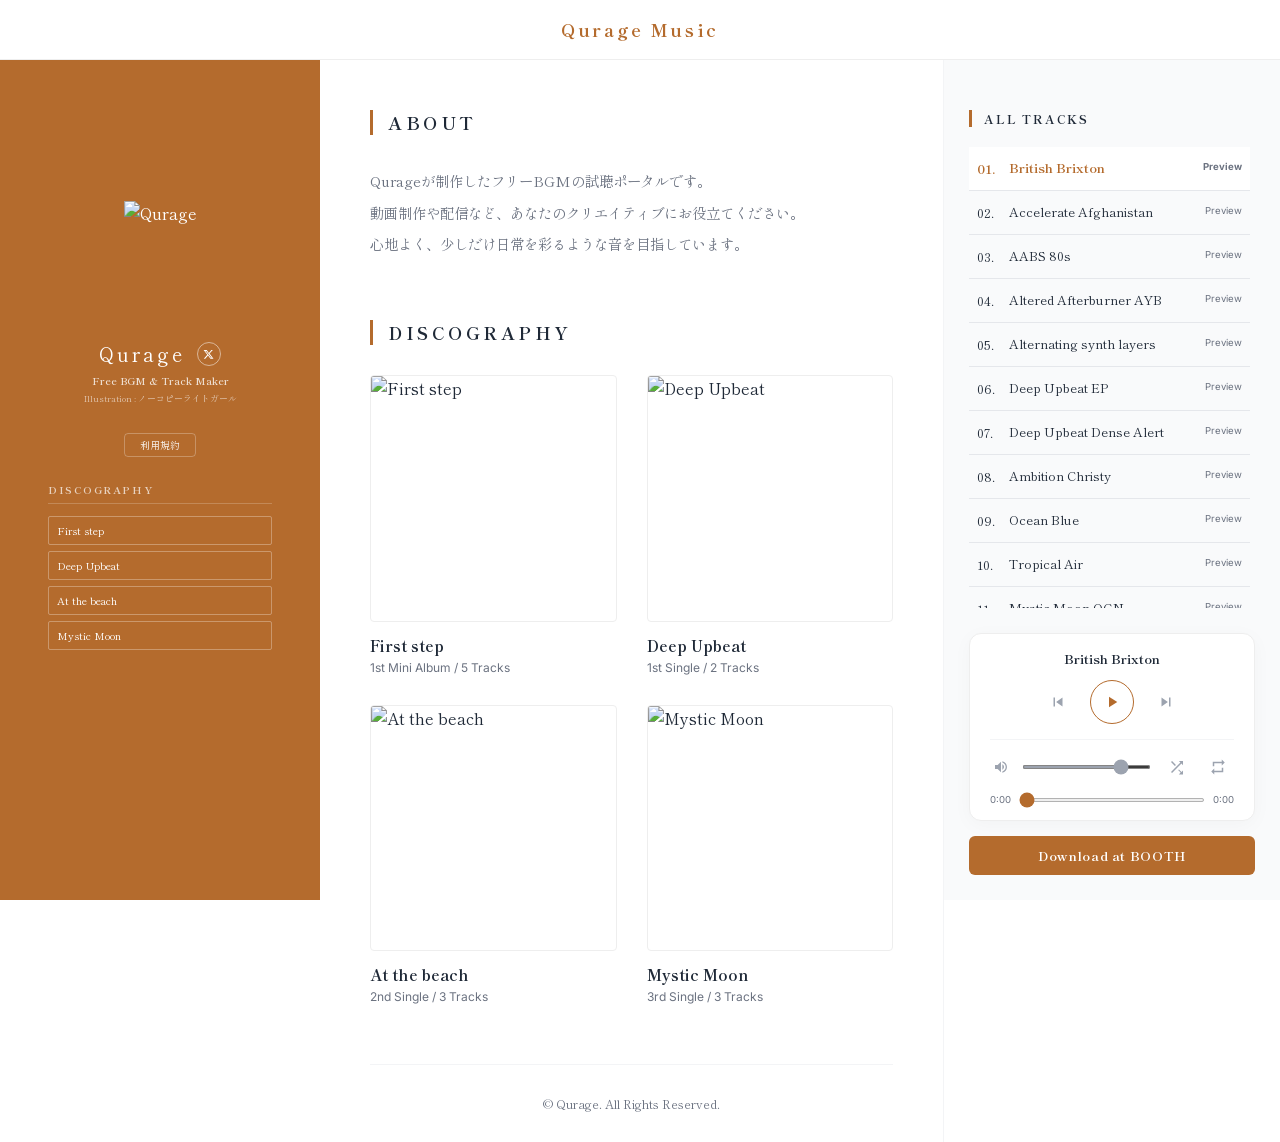
==== commit 0e02739b: "Update index.html" ====
--- a/qurage/index.html
+++ b/qurage/index.html
@@ -25,85 +25,96 @@
         .burger-btn.open .burger-line:nth-child(2) { opacity: 0; }
         .burger-btn.open .burger-line:nth-child(3) { transform: translateY(-7px) rotate(-45deg); }
         .main-container { display: grid; grid-template-columns: 25% 75%; min-height: 100vh; padding-top: var(--header-height); }
-        .col-left { background: var(--primary-orange); color: #ffffff; position: sticky; top: var(--header-height); height: calc(100vh - var(--header-height)); display: flex; flex-direction: column; overflow: hidden; padding-top: 50px; z-index: 1000; }
-        
-        .hero-img-wrapper { width: 100%; height: 28vh; display: flex; justify-content: center; align-items: center; }
-        .hero-img-left { width: auto; max-height: 100%; max-width: 85%; object-fit: contain; }
-        .profile-text-area { padding: 20px 20px 10px; text-align: center; }
-        .profile-text-area h1 { font-size: 1.3rem; font-weight: 400; letter-spacing: 0.15em; margin-bottom: 2px; }
-        .profile-text-area p { font-size: 0.7rem; opacity: 0.8; margin-bottom: 4px; font-weight: 600; }
-        .illust-credit { font-size: 0.6rem; opacity: 0.6; margin-bottom: 15px; }
-
-        /* 追加：SNS・規約リンクボタン */
-        .info-links { display: flex; justify-content: center; gap: 10px; padding: 0 20px 25px; }
-        .info-btn { flex: 1; text-align: center; text-decoration: none; color: #ffffff; border: 1px solid rgba(255,255,255,0.4); border-radius: 4px; padding: 6px 0; font-size: 0.65rem; transition: 0.3s; }
-        .info-btn:hover { background: #ffffff; color: var(--primary-orange); }
-        
-        .recent-tracks-section { padding: 0 10% 20px 15%; flex: 1; overflow-y: auto; }
-        .recent-tracks-section h3 { font-size: 0.7rem; letter-spacing: 0.15em; color: rgba(255,255,255,0.7); border-bottom: 1px solid rgba(255,255,255,0.2); padding-bottom: 8px; margin-bottom: 15px; }
-        .recent-grid { display: flex; flex-direction: column; gap: 8px; }
-        .recent-link { display: block; color: #ffffff; text-decoration: none; font-size: 0.65rem; padding: 6px 8px; border: 1px solid rgba(255,255,255,0.4); border-radius: 2px; transition: all 0.3s ease; }
+        
+        /* 左サイドバー */
+        .col-left { background: var(--primary-orange); color: #ffffff; position: sticky; top: var(--header-height); height: calc(100vh - var(--header-height)); display: flex; flex-direction: column; overflow: hidden; padding-top: 40px; z-index: 1000; }
+        .hero-img-wrapper { width: 100%; height: 25vh; display: flex; justify-content: center; align-items: center; }
+        .hero-img-left { width: auto; max-height: 100%; max-width: 80%; object-fit: contain; }
+        
+        .profile-text-area { padding: 15px 20px 10px; text-align: center; }
+        .profile-header { display: flex; align-items: center; justify-content: center; gap: 12px; margin-bottom: 5px; }
+        .profile-header h1 { font-size: 1.2rem; font-weight: 400; letter-spacing: 0.15em; }
+        
+        .x-circle-btn { width: 24px; height: 24px; display: flex; align-items: center; justify-content: center; border: 1px solid rgba(255,255,255,0.5); border-radius: 50%; color: #ffffff; text-decoration: none; transition: 0.3s; flex-shrink: 0; }
+        .x-circle-btn:hover { background: #ffffff; color: var(--primary-orange); border-color: #ffffff; }
+        .x-circle-btn svg { fill: currentColor; width: 11px; height: 11px; }
+
+        .profile-text-area p { font-size: 0.65rem; opacity: 0.8; margin-bottom: 4px; font-weight: 600; }
+        .illust-credit { font-size: 0.55rem; opacity: 0.6; margin-bottom: 15px; }
+
+        /* 利用規約ボタン（自動幅） */
+        .terms-wrapper { padding-bottom: 25px; text-align: center; }
+        .terms-btn { display: inline-block; text-decoration: none; color: #ffffff; border: 1px solid rgba(255,255,255,0.3); border-radius: 4px; padding: 4px 15px; font-size: 0.6rem; transition: 0.3s; opacity: 0.9; }
+        .terms-btn:hover { background: #ffffff; color: var(--primary-orange); opacity: 1; }
+        
+        .recent-tracks-section { padding: 0 15% 20px; flex: 1; overflow-y: auto; }
+        .recent-tracks-section h3 { font-size: 0.65rem; letter-spacing: 0.15em; color: rgba(255,255,255,0.7); border-bottom: 1px solid rgba(255,255,255,0.2); padding-bottom: 6px; margin-bottom: 12px; }
+        .recent-grid { display: flex; flex-direction: column; gap: 6px; }
+        .recent-link { display: block; color: #ffffff; text-decoration: none; font-size: 0.65rem; padding: 6px 8px; border: 1px solid rgba(255,255,255,0.3); border-radius: 2px; transition: 0.3s; }
         .recent-link:hover { background: #ffffff; color: var(--primary-orange); border-color: #ffffff; transform: translateX(3px); }
 
+        /* メインエリア */
         .content-area { display: flex; flex-direction: column; background: var(--soft-white); }
         .columns-split { display: grid; grid-template-columns: 65% 35%; flex: 1; }
-        .col-mid { padding: 60px 50px 0; border-right: 1px solid #f3f4f6; display: flex; flex-direction: column; }
+        .col-mid { padding: 50px 50px 0; border-right: 1px solid #f3f4f6; display: flex; flex-direction: column; }
         .mid-container { max-width: 800px; margin: 0 auto; width: 100%; flex: 1; }
-        .section-box { margin-bottom: 80px; }
-        .section-box h2 { font-size: 1.2rem; font-weight: 700; letter-spacing: 0.25em; margin-bottom: 40px; color: var(--text-main); border-left: 3px solid var(--primary-orange); padding-left: 18px; }
-        .about-text { font-size: 1rem; line-height: 2.4; color: var(--text-sub); }
-        .album-grid { display: grid; grid-template-columns: repeat(auto-fill, minmax(200px, 1fr)); gap: 35px; }
+        .section-box { margin-bottom: 60px; }
+        .section-box h2 { font-size: 1.1rem; font-weight: 700; letter-spacing: 0.2em; margin-bottom: 30px; color: var(--text-main); border-left: 3px solid var(--primary-orange); padding-left: 15px; }
+        .about-text { font-size: 0.9rem; line-height: 2.2; color: var(--text-sub); }
+        .album-grid { display: grid; grid-template-columns: repeat(auto-fill, minmax(180px, 1fr)); gap: 30px; }
         .album-card { text-decoration: none; color: inherit; display: flex; flex-direction: column; }
-        .album-img-box { aspect-ratio: 1 / 1; width: 100%; overflow: hidden; border-radius: 4px; border: 1px solid #eee; margin-bottom: 15px; transition: transform 0.4s; }
+        .album-img-box { aspect-ratio: 1 / 1; width: 100%; overflow: hidden; border-radius: 4px; border: 1px solid #eee; margin-bottom: 12px; transition: transform 0.4s; }
         .album-img { width: 100%; height: 100%; object-fit: cover; }
         .album-card:hover .album-img-box { transform: translateY(-5px); border-color: var(--primary-orange); }
-        .album-title { font-size: 1rem; font-weight: 700; color: var(--text-main); margin-bottom: 5px; }
-        .album-meta { font-size: 0.8rem; color: var(--text-sub); font-family: 'Inter'; }
-
-        /* 右カラム：曲リスト字下げ対応 */
-        .col-right { height: calc(100vh - var(--header-height)); position: sticky; top: var(--header-height); padding: 60px 30px 30px; background: var(--bg-light); display: flex; flex-direction: column; }
-        .section-title { font-size: 0.8rem; letter-spacing: 0.15em; margin-bottom: 25px; border-left: 3px solid var(--primary-orange); padding-left: 15px; font-weight: 700; }
-        .track-list { list-style: none; margin-bottom: 30px; flex: 1; overflow-y: auto; padding-right: 5px; }
-        .track-item { padding: 15px 10px; border-bottom: 1px solid #e5e7eb; cursor: pointer; display: grid; grid-template-columns: 2.2em 1fr auto; align-items: start; font-size: 0.85rem; transition: 0.2s; gap: 4px; }
+        .album-title { font-size: 0.95rem; font-weight: 700; color: var(--text-main); margin-bottom: 4px; }
+        .album-meta { font-size: 0.75rem; color: var(--text-sub); font-family: 'Inter'; }
+
+        /* 右カラム：曲リスト字下げ & 単語改行対応 */
+        .col-right { height: calc(100vh - var(--header-height)); position: sticky; top: var(--header-height); padding: 50px 25px 25px; background: var(--bg-light); display: flex; flex-direction: column; }
+        .section-title { font-size: 0.75rem; letter-spacing: 0.15em; margin-bottom: 20px; border-left: 3px solid var(--primary-orange); padding-left: 12px; font-weight: 700; }
+        .track-list { list-style: none; margin-bottom: 25px; flex: 1; overflow-y: auto; padding-right: 5px; }
+        .track-item { padding: 12px 8px; border-bottom: 1px solid #e5e7eb; cursor: pointer; display: grid; grid-template-columns: 2.2em 1fr auto; align-items: start; font-size: 0.8rem; transition: 0.2s; gap: 4px; }
         .track-item:hover { background: rgba(255,255,255,0.5); }
         .track-item.active { background: #fff; color: var(--primary-orange); font-weight: bold; }
-        .track-name { word-break: break-all; line-height: 1.4; }
-        .track-meta { font-family: 'Inter'; font-size: 0.65rem; color: var(--text-sub); margin-top: 2px; }
-
-        /* プレイヤーUI：タブレットはみ出し防止 */
+        /* 単語の途中で切れないように設定 */
+        .track-name { overflow-wrap: break-word; line-height: 1.4; }
+        .track-meta { font-family: 'Inter'; font-size: 0.6rem; color: var(--text-sub); margin-top: 2px; }
+
+        /* プレイヤーUI */
         .player-footer { margin-top: auto; width: 100%; }
-        .player-ui { background: #fff; border: 1px solid #eee; border-radius: 12px; padding: 20px; display: flex; flex-direction: column; align-items: center; box-shadow: 0 4px 20px rgba(0,0,0,0.03); }
-        .now-playing-title { font-size: 0.85rem; font-weight: 700; margin-bottom: 15px; text-align: center; width: 100%; white-space: nowrap; overflow: hidden; text-overflow: ellipsis; color: var(--text-main); }
-        .controls-group { display: flex; align-items: center; justify-content: center; gap: 8px; margin-bottom: 15px; width: 100%; flex-wrap: wrap; }
-        .btn-svg { background: none; border: none; cursor: pointer; width: 38px; height: 38px; display: flex; align-items: center; justify-content: center; border-radius: 50%; transition: 0.2s; flex-shrink: 0; }
+        .player-ui { background: #fff; border: 1px solid #eee; border-radius: 12px; padding: 15px 20px; display: flex; flex-direction: column; align-items: center; box-shadow: 0 4px 20px rgba(0,0,0,0.03); }
+        .now-playing-title { font-size: 0.8rem; font-weight: 700; margin-bottom: 12px; text-align: center; width: 100%; white-space: nowrap; overflow: hidden; text-overflow: ellipsis; color: var(--text-main); }
+        
+        .controls-main { display: flex; align-items: center; justify-content: center; gap: 15px; margin-bottom: 15px; }
+        .btn-svg { background: none; border: none; cursor: pointer; width: 34px; height: 34px; display: flex; align-items: center; justify-content: center; border-radius: 50%; transition: 0.2s; color: #9ca3af; }
         .btn-svg:hover { background: #f3f4f6; }
-        .btn-svg.active .icon-svg { fill: var(--primary-orange); }
+        .btn-svg.active { color: var(--primary-orange); }
+        .icon-svg { fill: currentColor; width: 18px; height: 18px; }
+        
+        .play-main { width: 44px; height: 44px; border-radius: 50%; background: #fff; border: 1px solid var(--primary-orange); cursor: pointer; display: flex; align-items: center; justify-content: center; transition: 0.3s; color: var(--primary-orange); }
+        .play-main:hover { transform: scale(1.05); background: var(--primary-orange); color: #fff; }
+
+        /* 音量・サブ操作の行 */
+        .volume-repeat-row { display: flex; align-items: center; gap: 10px; width: 100%; border-top: 1px solid #f3f4f6; padding-top: 10px; margin-bottom: 10px; }
+        #volumeBar { height: 4px; accent-color: #9ca3af; flex: 1; cursor: pointer; }
+        
         #repeatBtn { position: relative; }
-        #repeatBtn.repeat-one::after { content: '1'; position: absolute; top: 6px; right: 6px; font-size: 9px; font-weight: bold; color: var(--primary-orange); background: #fff; border: 1px solid var(--primary-orange); border-radius: 50%; width: 13px; height: 13px; display: flex; align-items: center; justify-content: center; font-family: 'Inter', sans-serif; }
-        .icon-svg { fill: #9ca3af; width: 20px; height: 20px; transition: fill 0.2s; }
-        .play-main { width: 48px; height: 48px; border-radius: 50%; background: #fff; border: 1px solid var(--primary-orange); cursor: pointer; display: flex; align-items: center; justify-content: center; transition: 0.3s; flex-shrink: 0; }
-        .play-main:hover { transform: scale(1.05); background: var(--primary-orange); }
-        .play-main:hover .icon-svg { fill: #fff; }
-        .play-main .icon-svg { fill: var(--primary-orange); width: 22px; height: 22px; }
-        .timeline-box { width: 100%; display: flex; align-items: center; gap: 8px; font-size: 0.65rem; color: var(--text-sub); font-family: 'Inter'; }
+        #repeatBtn.repeat-one::after { content: '1'; position: absolute; top: 4px; right: 4px; font-size: 8px; font-weight: bold; color: var(--primary-orange); background: #fff; border: 1px solid var(--primary-orange); border-radius: 50%; width: 12px; height: 12px; display: flex; align-items: center; justify-content: center; }
+
+        /* 時間（タイムライン）の行 */
+        .timeline-box { width: 100%; display: flex; align-items: center; gap: 8px; font-size: 0.6rem; color: var(--text-sub); font-family: 'Inter'; }
         .seek-bar { flex: 1; height: 4px; accent-color: var(--primary-orange); cursor: pointer; }
-        .volume-box { width: 100%; display: flex; align-items: center; gap: 10px; margin-top: 15px; padding-top: 10px; border-top: 1px solid #f3f4f6; }
-        #volumeBar { height: 4px; accent-color: #9ca3af; flex: 1; cursor: pointer; }
-        .download-btn-wrapper { margin-top: 20px; }
-        .booth-btn { display: block; background: var(--primary-orange); color: #fff; text-decoration: none; font-weight: 700; padding: 12px; text-align: center; border-radius: 8px; transition: 0.3s; font-size: 0.85rem; letter-spacing: 0.05em; font-family: 'Shippori Mincho', serif; }
-        .booth-btn:hover { background: #965925; }
-        
-        footer { text-align: center; padding: 40px 0; color: var(--text-sub); font-size: 0.8rem; border-top: 1px solid #f3f4f6; background: #ffffff; }
+        
+        .download-btn-wrapper { margin-top: 15px; }
+        .booth-btn { display: block; background: var(--primary-orange); color: #fff; text-decoration: none; font-weight: 700; padding: 10px; text-align: center; border-radius: 6px; transition: 0.3s; font-size: 0.8rem; letter-spacing: 0.05em; font-family: 'Shippori Mincho', serif; }
+        
+        footer { text-align: center; padding: 30px 0; color: var(--text-sub); font-size: 0.75rem; border-top: 1px solid #f3f4f6; background: #ffffff; }
         .footer-pc { display: block; width: 100%; margin-top: auto; }
         .footer-mobile { display: none; }
 
-        @media (max-width: 1024px) { 
-            .main-container { grid-template-columns: 30% 70%; } .columns-split { grid-template-columns: 60% 40%; } 
-            .controls-group { gap: 4px; }
-            .btn-svg { width: 34px; height: 34px; }
-        }
+        @media (max-width: 1024px) { .main-container { grid-template-columns: 30% 70%; } .columns-split { grid-template-columns: 60% 40%; } }
         @media (max-width: 900px) { 
-            .main-container { display: block; } .burger-btn { display: block; } .col-left { position: fixed; left: 0; top: -100%; width: 100%; height: 100vh; z-index: 2000; transition: 0.5s; opacity: 0; visibility: hidden; padding-top: calc(var(--header-height) + 50px); overflow-y: auto; } .col-left.open { top: 0; opacity: 1; visibility: visible; } .columns-split { display: block; } .col-mid, .col-right { padding: 40px 20px; border-right: none; height: auto; position: static; } .track-list { max-height: 400px; } 
+            .main-container { display: block; } .burger-btn { display: block; } .col-left { position: fixed; left: 0; top: -100%; width: 100%; height: 100vh; z-index: 2000; transition: 0.5s; opacity: 0; visibility: hidden; padding-top: calc(var(--header-height) + 40px); overflow-y: auto; } .col-left.open { top: 0; opacity: 1; visibility: visible; } .columns-split { display: block; } .col-mid, .col-right { padding: 30px 20px; border-right: none; height: auto; position: static; } .track-list { max-height: 400px; } 
             .footer-pc { display: none; } .footer-mobile { display: block; }
         }
     </style>
@@ -119,15 +130,20 @@
         <aside class="col-left" id="sidebar">
             <div class="hero-img-wrapper"><img src="https://fromtheasia.com/wp-content/uploads/NCG292.jpg" alt="Qurage" class="hero-img-left"></div>
             <div class="profile-text-area">
-                <h1>Qurage</h1>
+                <div class="profile-header">
+                    <h1>Qurage</h1>
+                    <a href="https://x.com/_caSBg" target="_blank" class="x-circle-btn" title="X (Twitter)">
+                        <svg viewBox="0 0 24 24"><path d="M18.244 2.25h3.308l-7.227 7.719L22.875 21H16.22l-5.216-6.817L4.99 21H1.68l7.73-8.235L1.25 2.25h6.822l4.713 6.231l5.459-6.231zm-1.161 16.77h1.833L7.084 4.126H5.117L17.083 19.02z"/></svg>
+                    </a>
+                </div>
                 <p>Free BGM & Track Maker</p>
                 <div class="illust-credit">Illustration : ノーコピーライトガール</div>
             </div>
-            <!-- 追加：X・利用規約ボタン -->
-            <div class="info-links">
-                <a href="https://x.com/_caSBg" target="_blank" class="info-btn">X (Twitter)</a>
-                <a href="https://casbgcasbg.booth.pm/" target="_blank" class="info-btn">利用規約</a>
-            </div>
+            
+            <div class="terms-wrapper">
+                <a href="https://casbgcasbg.booth.pm/" target="_blank" class="terms-btn">利用規約</a>
+            </div>
+
             <div class="recent-tracks-section">
                 <h3>DISCOGRAPHY</h3>
                 <div class="recent-grid" id="sidebarNav"></div>
@@ -160,22 +176,26 @@
                     <div class="player-footer">
                         <div class="player-ui">
                             <div class="now-playing-title" id="nowPlaying">...</div>
-                            <div class="controls-group">
-                                <button class="btn-svg" id="shuffleBtn" title="Shuffle"><svg class="icon-svg" viewBox="0 0 24 24"><path d="M10.59 9.17L5.41 4 4 5.41l5.17 5.17 1.42-1.41zM14.5 4l2.04 2.04L4 18.59 5.41 20 17.96 7.45 20 9.5V4h-5.5zm.59 10.83l-1.41 1.41 3.13 3.13L14.5 22H20v-5.5l-2.04 2.04-3.37-3.37z"/></svg></button>
+                            
+                            <div class="controls-main">
                                 <button class="btn-svg" id="prevBtn" title="Previous"><svg class="icon-svg" viewBox="0 0 24 24"><path d="M6 6h2v12H6zm3.5 6l8.5 6V6z"/></svg></button>
                                 <button class="play-main" id="playBtn" title="Play/Pause"><svg id="playIconSVG" class="icon-svg" viewBox="0 0 24 24"><path d="M8 5v14l11-7z"/></svg></button>
                                 <button class="btn-svg" id="nextBtn" title="Next"><svg class="icon-svg" viewBox="0 0 24 24"><path d="M6 18l8.5-6L6 6v12zM16 6v12h2V6h-2z"/></svg></button>
+                            </div>
+
+                            <div class="volume-repeat-row">
+                                <button class="btn-svg" id="muteBtn" style="width:24px; height:24px;"><svg id="volumeIcon" class="icon-svg" style="width:16px; height:18px;" viewBox="0 0 24 24"><path d="M3 9v6h4l5 5V4L7 9H3zm13.5 3c0-1.77-1.02-3.29-2.5-4.03v8.05c1.48-.73 2.5-2.25 2.5-4.02zM14 3.23v2.06c2.89.86 5 3.54 5 6.71s-2.11 5.85-5 6.71v2.06c4.01-.91 7-4.49 7-8.77s-2.99-7.86-7-8.77z"/></svg></button>
+                                <input type="range" id="volumeBar" value="80" max="100">
+                                <button class="btn-svg" id="shuffleBtn" title="Shuffle"><svg class="icon-svg" viewBox="0 0 24 24"><path d="M10.59 9.17L5.41 4 4 5.41l5.17 5.17 1.42-1.41zM14.5 4l2.04 2.04L4 18.59 5.41 20 17.96 7.45 20 9.5V4h-5.5zm.59 10.83l-1.41 1.41 3.13 3.13L14.5 22H20v-5.5l-2.04 2.04-3.37-3.37z"/></svg></button>
                                 <button class="btn-svg" id="repeatBtn" title="Repeat"><svg class="icon-svg" viewBox="0 0 24 24"><path d="M7 7h10v3l4-4-4-4v3H5v6h2V7zm10 10H7v-3l-4 4 4 4v-3h12v-6h-2v4z"/></svg></button>
                             </div>
+
                             <div class="timeline-box">
                                 <span id="currentTime">0:00</span>
                                 <input type="range" class="seek-bar" id="seekBar" value="0" max="100">
                                 <span id="duration">0:00</span>
                             </div>
-                            <div class="volume-box">
-                                <button class="btn-svg" id="muteBtn" style="width:24px; height:24px;"><svg id="volumeIcon" class="icon-svg" style="width:18px; height:18px;" viewBox="0 0 24 24"><path d="M3 9v6h4l5 5V4L7 9H3zm13.5 3c0-1.77-1.02-3.29-2.5-4.03v8.05c1.48-.73 2.5-2.25 2.5-4.02zM14 3.23v2.06c2.89.86 5 3.54 5 6.71s-2.11 5.85-5 6.71v2.06c4.01-.91 7-4.49 7-8.77s-2.99-7.86-7-8.77z"/></svg></button>
-                                <input type="range" id="volumeBar" value="80" max="100">
-                            </div>
+
                         </div>
                         <div class="download-btn-wrapper"><a href="https://casbgcasbg.booth.pm/" target="_blank" class="booth-btn">Download at BOOTH</a></div>
                     </div>
@@ -198,7 +218,13 @@
             </a>
         `).join('');
         const trackListContainer = document.getElementById('trackList');
-        const sortedTracks = [...allTracks].sort((a, b) => a.file.localeCompare(b.file));
+        const albumOrder = allAlbums.map(a => a.id);
+        const sortedTracks = [...allTracks].sort((a, b) => {
+            const indexA = albumOrder.indexOf(a.albumId);
+            const indexB = albumOrder.indexOf(b.albumId);
+            if (indexA !== indexB) return indexA - indexB;
+            return a.file.localeCompare(b.file);
+        });
         trackListContainer.innerHTML = sortedTracks.map((track, idx) => `
             <li class="track-item" data-src="audio/${track.file}">
                 <span class="track-number">${String(idx + 1).padStart(2, '0')}.</span>
@@ -231,29 +257,18 @@
         loadTrack(0);
         playBtn.addEventListener('click', () => { if (audio.paused) { audio.play().catch(e => console.log(e)); updatePlayIcon(true); } else { audio.pause(); updatePlayIcon(false); } });
         document.getElementById('prevBtn').addEventListener('click', () => { let idx = (currentIndex - 1 + trackItems.length) % trackItems.length; loadTrack(idx); audio.play(); updatePlayIcon(true); });
-        
-        // 修正：playNext ロジック（リピートなし時の停止対応）
         const playNext = () => {
             let idx;
             if (isShuffle) {
                 idx = Math.floor(Math.random() * trackItems.length);
             } else {
                 idx = currentIndex + 1;
-                // もし最後の曲で、リピート設定がない場合は止める
                 if (idx >= trackItems.length) {
-                    if (repeatMode === 0) {
-                        audio.pause();
-                        audio.currentTime = 0;
-                        updatePlayIcon(false);
-                        return;
-                    } else {
-                        idx = 0; // 全曲リピートなら最初に戻る
-                    }
+                    if (repeatMode === 0) { audio.pause(); audio.currentTime = 0; updatePlayIcon(false); return; } else { idx = 0; }
                 }
             }
             loadTrack(idx); audio.play(); updatePlayIcon(true);
         };
-
         document.getElementById('nextBtn').addEventListener('click', playNext);
         document.getElementById('shuffleBtn').addEventListener('click', function() { isShuffle = !isShuffle; this.classList.toggle('active', isShuffle); });
         document.getElementById('repeatBtn').addEventListener('click', function() {
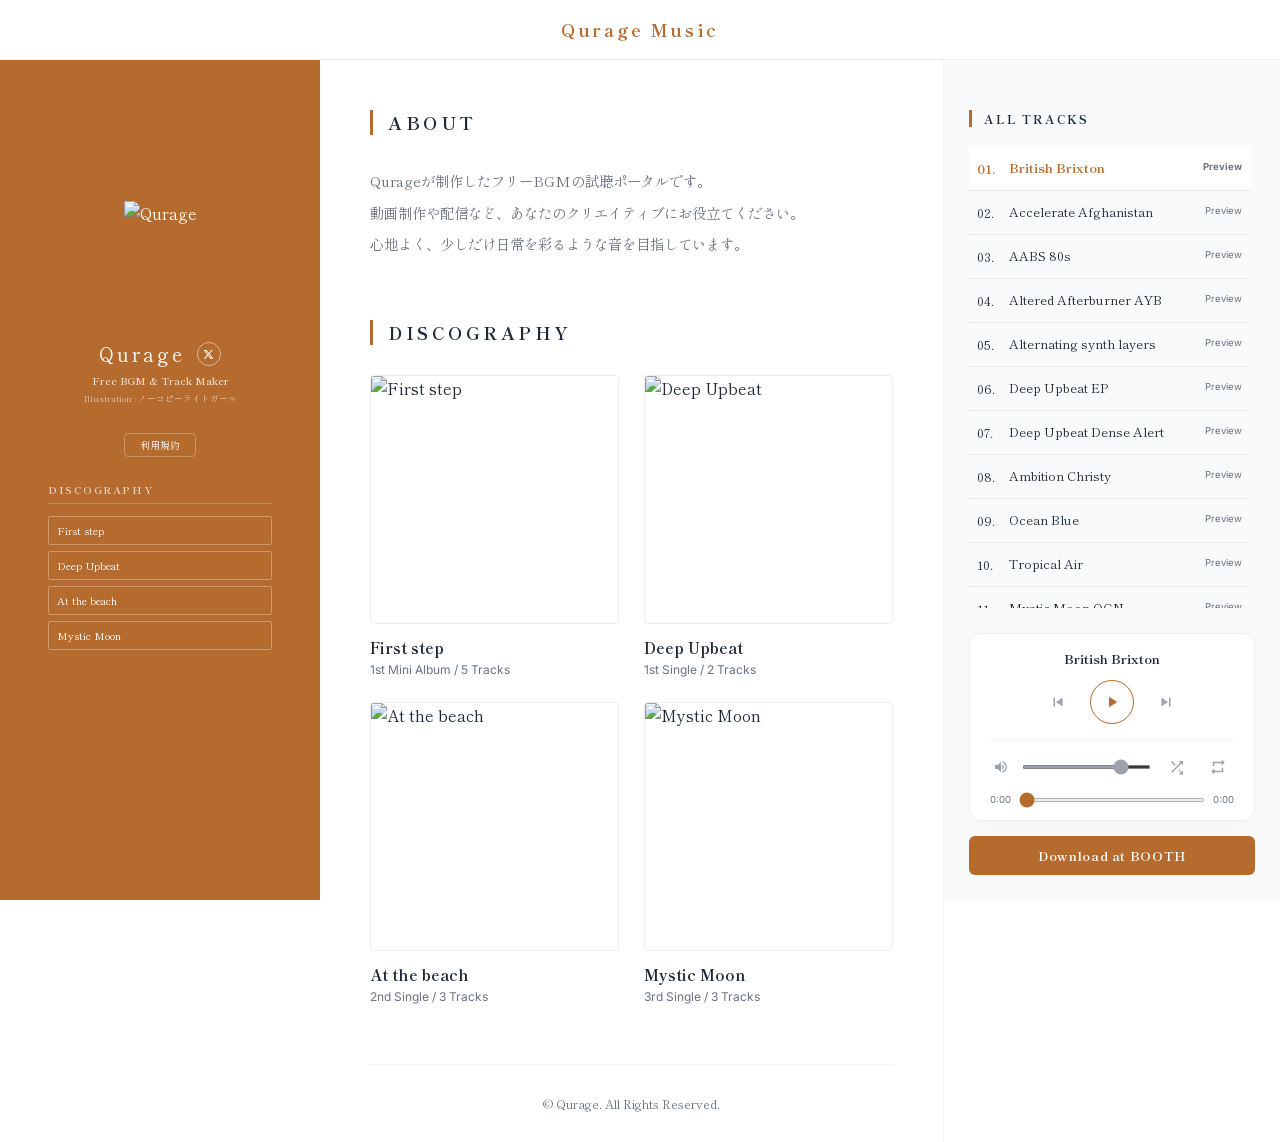
==== commit ff0c1727: "Update index.html" ====
--- a/qurage/index.html
+++ b/qurage/index.html
@@ -26,34 +26,26 @@
         .burger-btn.open .burger-line:nth-child(3) { transform: translateY(-7px) rotate(-45deg); }
         .main-container { display: grid; grid-template-columns: 25% 75%; min-height: 100vh; padding-top: var(--header-height); }
         
-        /* 左サイドバー */
         .col-left { background: var(--primary-orange); color: #ffffff; position: sticky; top: var(--header-height); height: calc(100vh - var(--header-height)); display: flex; flex-direction: column; overflow: hidden; padding-top: 40px; z-index: 1000; }
         .hero-img-wrapper { width: 100%; height: 25vh; display: flex; justify-content: center; align-items: center; }
         .hero-img-left { width: auto; max-height: 100%; max-width: 80%; object-fit: contain; }
-        
         .profile-text-area { padding: 15px 20px 10px; text-align: center; }
         .profile-header { display: flex; align-items: center; justify-content: center; gap: 12px; margin-bottom: 5px; }
         .profile-header h1 { font-size: 1.2rem; font-weight: 400; letter-spacing: 0.15em; }
-        
         .x-circle-btn { width: 24px; height: 24px; display: flex; align-items: center; justify-content: center; border: 1px solid rgba(255,255,255,0.5); border-radius: 50%; color: #ffffff; text-decoration: none; transition: 0.3s; flex-shrink: 0; }
         .x-circle-btn:hover { background: #ffffff; color: var(--primary-orange); border-color: #ffffff; }
         .x-circle-btn svg { fill: currentColor; width: 11px; height: 11px; }
-
         .profile-text-area p { font-size: 0.65rem; opacity: 0.8; margin-bottom: 4px; font-weight: 600; }
         .illust-credit { font-size: 0.55rem; opacity: 0.6; margin-bottom: 15px; }
-
-        /* 利用規約ボタン（自動幅） */
         .terms-wrapper { padding-bottom: 25px; text-align: center; }
         .terms-btn { display: inline-block; text-decoration: none; color: #ffffff; border: 1px solid rgba(255,255,255,0.3); border-radius: 4px; padding: 4px 15px; font-size: 0.6rem; transition: 0.3s; opacity: 0.9; }
         .terms-btn:hover { background: #ffffff; color: var(--primary-orange); opacity: 1; }
-        
         .recent-tracks-section { padding: 0 15% 20px; flex: 1; overflow-y: auto; }
         .recent-tracks-section h3 { font-size: 0.65rem; letter-spacing: 0.15em; color: rgba(255,255,255,0.7); border-bottom: 1px solid rgba(255,255,255,0.2); padding-bottom: 6px; margin-bottom: 12px; }
         .recent-grid { display: flex; flex-direction: column; gap: 6px; }
         .recent-link { display: block; color: #ffffff; text-decoration: none; font-size: 0.65rem; padding: 6px 8px; border: 1px solid rgba(255,255,255,0.3); border-radius: 2px; transition: 0.3s; }
         .recent-link:hover { background: #ffffff; color: var(--primary-orange); border-color: #ffffff; transform: translateX(3px); }
 
-        /* メインエリア */
         .content-area { display: flex; flex-direction: column; background: var(--soft-white); }
         .columns-split { display: grid; grid-template-columns: 65% 35%; flex: 1; }
         .col-mid { padding: 50px 50px 0; border-right: 1px solid #f3f4f6; display: flex; flex-direction: column; }
@@ -61,7 +53,9 @@
         .section-box { margin-bottom: 60px; }
         .section-box h2 { font-size: 1.1rem; font-weight: 700; letter-spacing: 0.2em; margin-bottom: 30px; color: var(--text-main); border-left: 3px solid var(--primary-orange); padding-left: 15px; }
         .about-text { font-size: 0.9rem; line-height: 2.2; color: var(--text-sub); }
-        .album-grid { display: grid; grid-template-columns: repeat(auto-fill, minmax(180px, 1fr)); gap: 30px; }
+        
+        /* アルバムグリッド：常に2列並び */
+        .album-grid { display: grid; grid-template-columns: repeat(2, 1fr); gap: 25px; }
         .album-card { text-decoration: none; color: inherit; display: flex; flex-direction: column; }
         .album-img-box { aspect-ratio: 1 / 1; width: 100%; overflow: hidden; border-radius: 4px; border: 1px solid #eee; margin-bottom: 12px; transition: transform 0.4s; }
         .album-img { width: 100%; height: 100%; object-fit: cover; }
@@ -69,42 +63,31 @@
         .album-title { font-size: 0.95rem; font-weight: 700; color: var(--text-main); margin-bottom: 4px; }
         .album-meta { font-size: 0.75rem; color: var(--text-sub); font-family: 'Inter'; }
 
-        /* 右カラム：曲リスト字下げ & 単語改行対応 */
         .col-right { height: calc(100vh - var(--header-height)); position: sticky; top: var(--header-height); padding: 50px 25px 25px; background: var(--bg-light); display: flex; flex-direction: column; }
         .section-title { font-size: 0.75rem; letter-spacing: 0.15em; margin-bottom: 20px; border-left: 3px solid var(--primary-orange); padding-left: 12px; font-weight: 700; }
         .track-list { list-style: none; margin-bottom: 25px; flex: 1; overflow-y: auto; padding-right: 5px; }
         .track-item { padding: 12px 8px; border-bottom: 1px solid #e5e7eb; cursor: pointer; display: grid; grid-template-columns: 2.2em 1fr auto; align-items: start; font-size: 0.8rem; transition: 0.2s; gap: 4px; }
         .track-item:hover { background: rgba(255,255,255,0.5); }
         .track-item.active { background: #fff; color: var(--primary-orange); font-weight: bold; }
-        /* 単語の途中で切れないように設定 */
         .track-name { overflow-wrap: break-word; line-height: 1.4; }
         .track-meta { font-family: 'Inter'; font-size: 0.6rem; color: var(--text-sub); margin-top: 2px; }
 
-        /* プレイヤーUI */
         .player-footer { margin-top: auto; width: 100%; }
         .player-ui { background: #fff; border: 1px solid #eee; border-radius: 12px; padding: 15px 20px; display: flex; flex-direction: column; align-items: center; box-shadow: 0 4px 20px rgba(0,0,0,0.03); }
         .now-playing-title { font-size: 0.8rem; font-weight: 700; margin-bottom: 12px; text-align: center; width: 100%; white-space: nowrap; overflow: hidden; text-overflow: ellipsis; color: var(--text-main); }
-        
         .controls-main { display: flex; align-items: center; justify-content: center; gap: 15px; margin-bottom: 15px; }
         .btn-svg { background: none; border: none; cursor: pointer; width: 34px; height: 34px; display: flex; align-items: center; justify-content: center; border-radius: 50%; transition: 0.2s; color: #9ca3af; }
         .btn-svg:hover { background: #f3f4f6; }
         .btn-svg.active { color: var(--primary-orange); }
         .icon-svg { fill: currentColor; width: 18px; height: 18px; }
-        
         .play-main { width: 44px; height: 44px; border-radius: 50%; background: #fff; border: 1px solid var(--primary-orange); cursor: pointer; display: flex; align-items: center; justify-content: center; transition: 0.3s; color: var(--primary-orange); }
         .play-main:hover { transform: scale(1.05); background: var(--primary-orange); color: #fff; }
-
-        /* 音量・サブ操作の行 */
         .volume-repeat-row { display: flex; align-items: center; gap: 10px; width: 100%; border-top: 1px solid #f3f4f6; padding-top: 10px; margin-bottom: 10px; }
         #volumeBar { height: 4px; accent-color: #9ca3af; flex: 1; cursor: pointer; }
-        
         #repeatBtn { position: relative; }
         #repeatBtn.repeat-one::after { content: '1'; position: absolute; top: 4px; right: 4px; font-size: 8px; font-weight: bold; color: var(--primary-orange); background: #fff; border: 1px solid var(--primary-orange); border-radius: 50%; width: 12px; height: 12px; display: flex; align-items: center; justify-content: center; }
-
-        /* 時間（タイムライン）の行 */
         .timeline-box { width: 100%; display: flex; align-items: center; gap: 8px; font-size: 0.6rem; color: var(--text-sub); font-family: 'Inter'; }
         .seek-bar { flex: 1; height: 4px; accent-color: var(--primary-orange); cursor: pointer; }
-        
         .download-btn-wrapper { margin-top: 15px; }
         .booth-btn { display: block; background: var(--primary-orange); color: #fff; text-decoration: none; font-weight: 700; padding: 10px; text-align: center; border-radius: 6px; transition: 0.3s; font-size: 0.8rem; letter-spacing: 0.05em; font-family: 'Shippori Mincho', serif; }
         
@@ -116,6 +99,7 @@
         @media (max-width: 900px) { 
             .main-container { display: block; } .burger-btn { display: block; } .col-left { position: fixed; left: 0; top: -100%; width: 100%; height: 100vh; z-index: 2000; transition: 0.5s; opacity: 0; visibility: hidden; padding-top: calc(var(--header-height) + 40px); overflow-y: auto; } .col-left.open { top: 0; opacity: 1; visibility: visible; } .columns-split { display: block; } .col-mid, .col-right { padding: 30px 20px; border-right: none; height: auto; position: static; } .track-list { max-height: 400px; } 
             .footer-pc { display: none; } .footer-mobile { display: block; }
+            .album-grid { gap: 15px; } /* スマホでは余白を少し詰める */
         }
     </style>
 </head>
@@ -139,15 +123,8 @@
                 <p>Free BGM & Track Maker</p>
                 <div class="illust-credit">Illustration : ノーコピーライトガール</div>
             </div>
-            
-            <div class="terms-wrapper">
-                <a href="https://casbgcasbg.booth.pm/" target="_blank" class="terms-btn">利用規約</a>
-            </div>
-
-            <div class="recent-tracks-section">
-                <h3>DISCOGRAPHY</h3>
-                <div class="recent-grid" id="sidebarNav"></div>
-            </div>
+            <div class="terms-wrapper"><a href="https://casbgcasbg.booth.pm/" target="_blank" class="terms-btn">利用規約</a></div>
+            <div class="recent-tracks-section"><h3>DISCOGRAPHY</h3><div class="recent-grid" id="sidebarNav"></div></div>
         </aside>
 
         <div class="content-area">
@@ -176,26 +153,18 @@
                     <div class="player-footer">
                         <div class="player-ui">
                             <div class="now-playing-title" id="nowPlaying">...</div>
-                            
                             <div class="controls-main">
                                 <button class="btn-svg" id="prevBtn" title="Previous"><svg class="icon-svg" viewBox="0 0 24 24"><path d="M6 6h2v12H6zm3.5 6l8.5 6V6z"/></svg></button>
                                 <button class="play-main" id="playBtn" title="Play/Pause"><svg id="playIconSVG" class="icon-svg" viewBox="0 0 24 24"><path d="M8 5v14l11-7z"/></svg></button>
                                 <button class="btn-svg" id="nextBtn" title="Next"><svg class="icon-svg" viewBox="0 0 24 24"><path d="M6 18l8.5-6L6 6v12zM16 6v12h2V6h-2z"/></svg></button>
                             </div>
-
                             <div class="volume-repeat-row">
                                 <button class="btn-svg" id="muteBtn" style="width:24px; height:24px;"><svg id="volumeIcon" class="icon-svg" style="width:16px; height:18px;" viewBox="0 0 24 24"><path d="M3 9v6h4l5 5V4L7 9H3zm13.5 3c0-1.77-1.02-3.29-2.5-4.03v8.05c1.48-.73 2.5-2.25 2.5-4.02zM14 3.23v2.06c2.89.86 5 3.54 5 6.71s-2.11 5.85-5 6.71v2.06c4.01-.91 7-4.49 7-8.77s-2.99-7.86-7-8.77z"/></svg></button>
                                 <input type="range" id="volumeBar" value="80" max="100">
                                 <button class="btn-svg" id="shuffleBtn" title="Shuffle"><svg class="icon-svg" viewBox="0 0 24 24"><path d="M10.59 9.17L5.41 4 4 5.41l5.17 5.17 1.42-1.41zM14.5 4l2.04 2.04L4 18.59 5.41 20 17.96 7.45 20 9.5V4h-5.5zm.59 10.83l-1.41 1.41 3.13 3.13L14.5 22H20v-5.5l-2.04 2.04-3.37-3.37z"/></svg></button>
                                 <button class="btn-svg" id="repeatBtn" title="Repeat"><svg class="icon-svg" viewBox="0 0 24 24"><path d="M7 7h10v3l4-4-4-4v3H5v6h2V7zm10 10H7v-3l-4 4 4 4v-3h12v-6h-2v4z"/></svg></button>
                             </div>
-
-                            <div class="timeline-box">
-                                <span id="currentTime">0:00</span>
-                                <input type="range" class="seek-bar" id="seekBar" value="0" max="100">
-                                <span id="duration">0:00</span>
-                            </div>
-
+                            <div class="timeline-box"><span id="currentTime">0:00</span><input type="range" class="seek-bar" id="seekBar" value="0" max="100"><span id="duration">0:00</span></div>
                         </div>
                         <div class="download-btn-wrapper"><a href="https://casbgcasbg.booth.pm/" target="_blank" class="booth-btn">Download at BOOTH</a></div>
                     </div>
@@ -259,13 +228,9 @@
         document.getElementById('prevBtn').addEventListener('click', () => { let idx = (currentIndex - 1 + trackItems.length) % trackItems.length; loadTrack(idx); audio.play(); updatePlayIcon(true); });
         const playNext = () => {
             let idx;
-            if (isShuffle) {
-                idx = Math.floor(Math.random() * trackItems.length);
-            } else {
+            if (isShuffle) { idx = Math.floor(Math.random() * trackItems.length); } else {
                 idx = currentIndex + 1;
-                if (idx >= trackItems.length) {
-                    if (repeatMode === 0) { audio.pause(); audio.currentTime = 0; updatePlayIcon(false); return; } else { idx = 0; }
-                }
+                if (idx >= trackItems.length) { if (repeatMode === 0) { audio.pause(); audio.currentTime = 0; updatePlayIcon(false); return; } else { idx = 0; } }
             }
             loadTrack(idx); audio.play(); updatePlayIcon(true);
         };
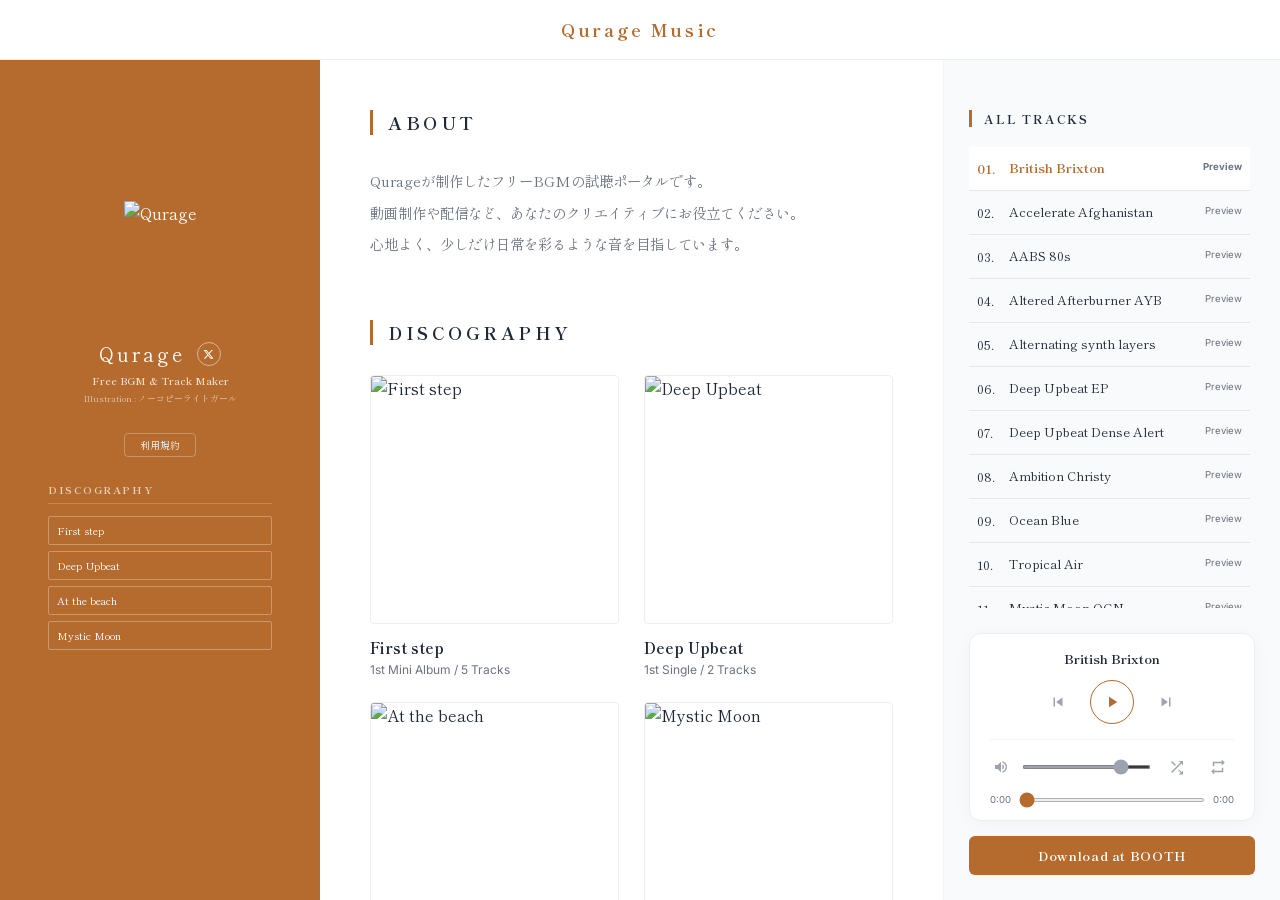
==== commit 600ce17e: "Update index.html" ====
--- a/qurage/index.html
+++ b/qurage/index.html
@@ -2,7 +2,7 @@
 <html lang="ja">
 <head>
     <meta charset="UTF-8">
-    <meta name="viewport" content="width=device-width, initial-scale=1.0">
+    <meta name="viewport" content="width=device-width, initial-scale=1.0, maximum-scale=1.0, user-scalable=no">
     <title>Qurage Music - Free BGM & Track Maker</title>
     <link rel="icon" href="https://fromtheasia.com/wp-content/uploads/90d8e4fe08331e787970ae1288933823.png" type="image/png">
     <link href="https://fonts.googleapis.com/css2?family=Inter:wght@300;400;600&family=Shippori+Mincho:wght@400;700&display=swap" rel="stylesheet">
@@ -15,19 +15,44 @@
             --text-sub: #6b7280;
             --header-height: 60px;
         }
+        html, body { height: 100%; overflow: hidden; overscroll-behavior: none; }
         * { box-sizing: border-box; margin: 0; padding: 0; -webkit-tap-highlight-color: transparent; }
-        body { font-family: 'Shippori Mincho', 'Inter', serif; background-color: var(--soft-white); color: var(--text-main); overflow-x: hidden; }
+        body { font-family: 'Shippori Mincho', 'Inter', serif; background-color: var(--soft-white); color: var(--text-main); }
+        
+        /* ヘッダー */
         .site-header { position: fixed; top: 0; left: 0; width: 100%; height: var(--header-height); background: #ffffff; border-bottom: 1px solid #eee; display: flex; align-items: center; justify-content: center; z-index: 2100; }
         .header-logo { display: inline-block; font-size: 1.1rem; font-weight: 700; letter-spacing: 0.15em; text-decoration: none; color: var(--primary-orange); padding: 10px 20px; }
-        .burger-btn { position: absolute; left: 20px; background: none; border: none; cursor: pointer; display: none; padding: 10px; z-index: 2200; }
-        .burger-line { display: block; width: 22px; height: 1px; background: var(--primary-orange); margin: 6px 0; transition: 0.3s; }
-        .burger-btn.open .burger-line:nth-child(1) { transform: translateY(7px) rotate(45deg); }
+
+        /* ハンバーガーボタン修正 */
+        .burger-btn { 
+            position: absolute; 
+            left: 15px; 
+            top: 50%; /* 中央寄せ */
+            transform: translateY(-50%); 
+            background: none; 
+            border: none; 
+            cursor: pointer; 
+            display: none; /* PCでは隠す */
+            padding: 10px; 
+            z-index: 2200; 
+            width: 44px; height: 44px; /* タップ領域を確保 */
+        }
+        .burger-line { 
+            display: block; 
+            width: 24px; 
+            height: 2px; /* 1pxから2pxに太くしました */
+            background: var(--primary-orange); 
+            margin: 6px auto; 
+            transition: 0.3s; 
+        }
+        /* 開いた時のアニメーション */
+        .burger-btn.open .burger-line:nth-child(1) { transform: translateY(8px) rotate(45deg); }
         .burger-btn.open .burger-line:nth-child(2) { opacity: 0; }
-        .burger-btn.open .burger-line:nth-child(3) { transform: translateY(-7px) rotate(-45deg); }
-        .main-container { display: grid; grid-template-columns: 25% 75%; min-height: 100vh; padding-top: var(--header-height); }
-        
-        .col-left { background: var(--primary-orange); color: #ffffff; position: sticky; top: var(--header-height); height: calc(100vh - var(--header-height)); display: flex; flex-direction: column; overflow: hidden; padding-top: 40px; z-index: 1000; }
-        .hero-img-wrapper { width: 100%; height: 25vh; display: flex; justify-content: center; align-items: center; }
+        .burger-btn.open .burger-line:nth-child(3) { transform: translateY(-8px) rotate(-45deg); }
+
+        .main-container { display: grid; grid-template-columns: 25% 75%; height: calc(100vh - var(--header-height)); margin-top: var(--header-height); overflow: hidden; }
+        .col-left { background: var(--primary-orange); color: #ffffff; height: 100%; display: flex; flex-direction: column; overflow: hidden; padding-top: 40px; z-index: 1000; }
+        .hero-img-wrapper { width: 100%; height: 25vh; min-height: 150px; display: flex; justify-content: center; align-items: center; }
         .hero-img-left { width: auto; max-height: 100%; max-width: 80%; object-fit: contain; }
         .profile-text-area { padding: 15px 20px 10px; text-align: center; }
         .profile-header { display: flex; align-items: center; justify-content: center; gap: 12px; margin-bottom: 5px; }
@@ -46,28 +71,24 @@
         .recent-link { display: block; color: #ffffff; text-decoration: none; font-size: 0.65rem; padding: 6px 8px; border: 1px solid rgba(255,255,255,0.3); border-radius: 2px; transition: 0.3s; }
         .recent-link:hover { background: #ffffff; color: var(--primary-orange); border-color: #ffffff; transform: translateX(3px); }
 
-        .content-area { display: flex; flex-direction: column; background: var(--soft-white); }
-        .columns-split { display: grid; grid-template-columns: 65% 35%; flex: 1; }
-        .col-mid { padding: 50px 50px 0; border-right: 1px solid #f3f4f6; display: flex; flex-direction: column; }
-        .mid-container { max-width: 800px; margin: 0 auto; width: 100%; flex: 1; }
+        .content-area { height: 100%; overflow: hidden; background: var(--soft-white); }
+        .columns-split { display: grid; grid-template-columns: 65% 35%; height: 100%; }
+        .col-mid { padding: 50px 50px 0; border-right: 1px solid #f3f4f6; overflow-y: auto; height: 100%; display: flex; flex-direction: column; }
+        .mid-container { max-width: 800px; margin: 0 auto; width: 100%; flex: 1; flex-shrink: 0; }
         .section-box { margin-bottom: 60px; }
         .section-box h2 { font-size: 1.1rem; font-weight: 700; letter-spacing: 0.2em; margin-bottom: 30px; color: var(--text-main); border-left: 3px solid var(--primary-orange); padding-left: 15px; }
         .about-text { font-size: 0.9rem; line-height: 2.2; color: var(--text-sub); }
-        
-        /* アルバムグリッド：常に2列並び */
         .album-grid { display: grid; grid-template-columns: repeat(2, 1fr); gap: 25px; }
         .album-card { text-decoration: none; color: inherit; display: flex; flex-direction: column; }
         .album-img-box { aspect-ratio: 1 / 1; width: 100%; overflow: hidden; border-radius: 4px; border: 1px solid #eee; margin-bottom: 12px; transition: transform 0.4s; }
         .album-img { width: 100%; height: 100%; object-fit: cover; }
-        .album-card:hover .album-img-box { transform: translateY(-5px); border-color: var(--primary-orange); }
         .album-title { font-size: 0.95rem; font-weight: 700; color: var(--text-main); margin-bottom: 4px; }
         .album-meta { font-size: 0.75rem; color: var(--text-sub); font-family: 'Inter'; }
 
-        .col-right { height: calc(100vh - var(--header-height)); position: sticky; top: var(--header-height); padding: 50px 25px 25px; background: var(--bg-light); display: flex; flex-direction: column; }
+        .col-right { height: 100%; padding: 50px 25px 25px; background: var(--bg-light); display: flex; flex-direction: column; overflow: hidden; }
         .section-title { font-size: 0.75rem; letter-spacing: 0.15em; margin-bottom: 20px; border-left: 3px solid var(--primary-orange); padding-left: 12px; font-weight: 700; }
         .track-list { list-style: none; margin-bottom: 25px; flex: 1; overflow-y: auto; padding-right: 5px; }
         .track-item { padding: 12px 8px; border-bottom: 1px solid #e5e7eb; cursor: pointer; display: grid; grid-template-columns: 2.2em 1fr auto; align-items: start; font-size: 0.8rem; transition: 0.2s; gap: 4px; }
-        .track-item:hover { background: rgba(255,255,255,0.5); }
         .track-item.active { background: #fff; color: var(--primary-orange); font-weight: bold; }
         .track-name { overflow-wrap: break-word; line-height: 1.4; }
         .track-meta { font-family: 'Inter'; font-size: 0.6rem; color: var(--text-sub); margin-top: 2px; }
@@ -91,22 +112,31 @@
         .download-btn-wrapper { margin-top: 15px; }
         .booth-btn { display: block; background: var(--primary-orange); color: #fff; text-decoration: none; font-weight: 700; padding: 10px; text-align: center; border-radius: 6px; transition: 0.3s; font-size: 0.8rem; letter-spacing: 0.05em; font-family: 'Shippori Mincho', serif; }
         
-        footer { text-align: center; padding: 30px 0; color: var(--text-sub); font-size: 0.75rem; border-top: 1px solid #f3f4f6; background: #ffffff; }
+        footer { text-align: center; padding: 30px 0; color: var(--text-sub); font-size: 0.75rem; border-top: 1px solid #f3f4f6; background: #ffffff; flex-shrink: 0; }
         .footer-pc { display: block; width: 100%; margin-top: auto; }
         .footer-mobile { display: none; }
 
-        @media (max-width: 1024px) { .main-container { grid-template-columns: 30% 70%; } .columns-split { grid-template-columns: 60% 40%; } }
         @media (max-width: 900px) { 
-            .main-container { display: block; } .burger-btn { display: block; } .col-left { position: fixed; left: 0; top: -100%; width: 100%; height: 100vh; z-index: 2000; transition: 0.5s; opacity: 0; visibility: hidden; padding-top: calc(var(--header-height) + 40px); overflow-y: auto; } .col-left.open { top: 0; opacity: 1; visibility: visible; } .columns-split { display: block; } .col-mid, .col-right { padding: 30px 20px; border-right: none; height: auto; position: static; } .track-list { max-height: 400px; } 
+            html, body { overflow: auto; }
+            .main-container { display: block; height: auto; margin-top: var(--header-height); overflow: visible; }
+            .burger-btn { display: block; } /* スマホで表示 */
+            .col-left { position: fixed; left: 0; top: -100%; width: 100%; height: 100vh; z-index: 2000; transition: 0.5s; opacity: 0; visibility: hidden; padding-top: calc(var(--header-height) + 40px); overflow-y: auto; }
+            .col-left.open { top: 0; opacity: 1; visibility: visible; }
+            .columns-split { display: block; }
+            .col-mid, .col-right { padding: 30px 20px; border-right: none; height: auto; overflow: visible; }
+            .track-list { max-height: 400px; } 
             .footer-pc { display: none; } .footer-mobile { display: block; }
-            .album-grid { gap: 15px; } /* スマホでは余白を少し詰める */
         }
     </style>
 </head>
 <body>
 
     <header class="site-header">
-        <button class="burger-btn" id="burgerBtn"><span class="burger-line"></span><span class="burger-line"></span><span class="burger-line"></span></button>
+        <button class="burger-btn" id="burgerBtn">
+            <span class="burger-line"></span>
+            <span class="burger-line"></span>
+            <span class="burger-line"></span>
+        </button>
         <a href="index.html" class="header-logo">Qurage Music</a>
     </header>
 
@@ -130,7 +160,7 @@
         <div class="content-area">
             <div class="columns-split">
                 <article class="col-mid">
-                    <div class="mid-container" id="albumGridParent">
+                    <div class="mid-container">
                         <section class="section-box">
                             <h2>ABOUT</h2>
                             <div class="about-text">
@@ -179,13 +209,7 @@
         const sidebarNav = document.getElementById('sidebarNav');
         sidebarNav.innerHTML = allAlbums.map(album => `<a href="${album.id}.html" class="recent-link">${album.title}</a>`).join('');
         const albumGrid = document.getElementById('albumGrid');
-        albumGrid.innerHTML = allAlbums.map(album => `
-            <a href="${album.id}.html" class="album-card">
-                <div class="album-img-box"><img src="${album.img}" class="album-img" alt="${album.title}"></div>
-                <div class="album-title">${album.title}</div>
-                <div class="album-meta">${album.subtitle} / ${album.tracksCount}</div>
-            </a>
-        `).join('');
+        albumGrid.innerHTML = allAlbums.map(album => `<a href="${album.id}.html" class="album-card"><div class="album-img-box"><img src="${album.img}" class="album-img" alt="${album.title}"></div><div class="album-title">${album.title}</div><div class="album-meta">${album.subtitle} / ${album.tracksCount}</div></a>`).join('');
         const trackListContainer = document.getElementById('trackList');
         const albumOrder = allAlbums.map(a => a.id);
         const sortedTracks = [...allTracks].sort((a, b) => {
@@ -194,13 +218,7 @@
             if (indexA !== indexB) return indexA - indexB;
             return a.file.localeCompare(b.file);
         });
-        trackListContainer.innerHTML = sortedTracks.map((track, idx) => `
-            <li class="track-item" data-src="audio/${track.file}">
-                <span class="track-number">${String(idx + 1).padStart(2, '0')}.</span>
-                <span class="track-name">${track.title}</span>
-                <span class="track-meta">Preview</span>
-            </li>
-        `).join('');
+        trackListContainer.innerHTML = sortedTracks.map((track, idx) => `<li class="track-item" data-src="audio/${track.file}"><span class="track-number">${String(idx + 1).padStart(2, '0')}.</span><span class="track-name">${track.title}</span><span class="track-meta">Preview</span></li>`).join('');
         const audio = new Audio();
         const playBtn = document.getElementById('playBtn');
         const playIconSVG = document.getElementById('playIconSVG');
@@ -253,9 +271,14 @@
         volumeBar.addEventListener('input', () => { const val = volumeBar.value / 100; audio.volume = val; if (val > 0) lastVolume = val; updateVolumeIcon(val); });
         muteBtn.addEventListener('click', () => { if (audio.volume > 0) { lastVolume = audio.volume; audio.volume = 0; volumeBar.value = 0; } else { audio.volume = lastVolume; volumeBar.value = lastVolume * 100; } updateVolumeIcon(audio.volume); });
         function updateVolumeIcon(vol) { const path = volumeIcon.querySelector('path'); if (vol === 0) path.setAttribute('d', 'M16.5 12c0-1.77-1.02-3.29-2.5-4.03v2.21l2.45 2.45c.03-.2.05-.41.05-.63zm2.5 0c0 .94-.2 1.82-.54 2.64l1.51 1.51C20.63 14.91 21 13.5 21 12c0-4.28-2.99-7.86-7-8.77v2.06c2.89.86 5 3.54 5 6.71zM4.27 3L3 4.27 7.73 9H3v6h4l5 5v-6.73l4.25 4.25c-.67.52-1.42.93-2.25 1.18v2.06c1.38-.31 2.63-.95 3.69-1.81L19.73 21 21 19.73l-9-9L4.27 3zM12 4L9.91 6.09 12 8.18V4z'); else if (vol < 0.5) path.setAttribute('d', 'M7 9v6h4l5 5V4L7 9H3zm13.5 3c0-1.77-1.02-3.29-2.5-4.03v8.05c1.48-.73 2.5-2.25 2.5-4.02z'); else path.setAttribute('d', 'M3 9v6h4l5 5V4L7 9H3zm13.5 3c0-1.77-1.02-3.29-2.5-4.03v8.05c1.48-.73 2.5-2.25 2.5-4.02zM14 3.23v2.06c2.89.86 5 3.54 5 6.71s-2.11 5.85-5 6.71v2.06c4.01-.91 7-4.49 7-8.77s-2.99-7.86-7-8.77z'); }
+        
+        // モバイルメニュー
         const burgerBtn = document.getElementById('burgerBtn');
         const sidebar = document.getElementById('sidebar');
-        burgerBtn.addEventListener('click', () => { burgerBtn.classList.toggle('open'); sidebar.classList.toggle('open'); document.body.style.overflow = sidebar.classList.contains('open') ? 'hidden' : 'auto'; });
+        burgerBtn.addEventListener('click', () => { 
+            burgerBtn.classList.toggle('open'); 
+            sidebar.classList.toggle('open'); 
+        });
     </script>
 </body>
 </html>
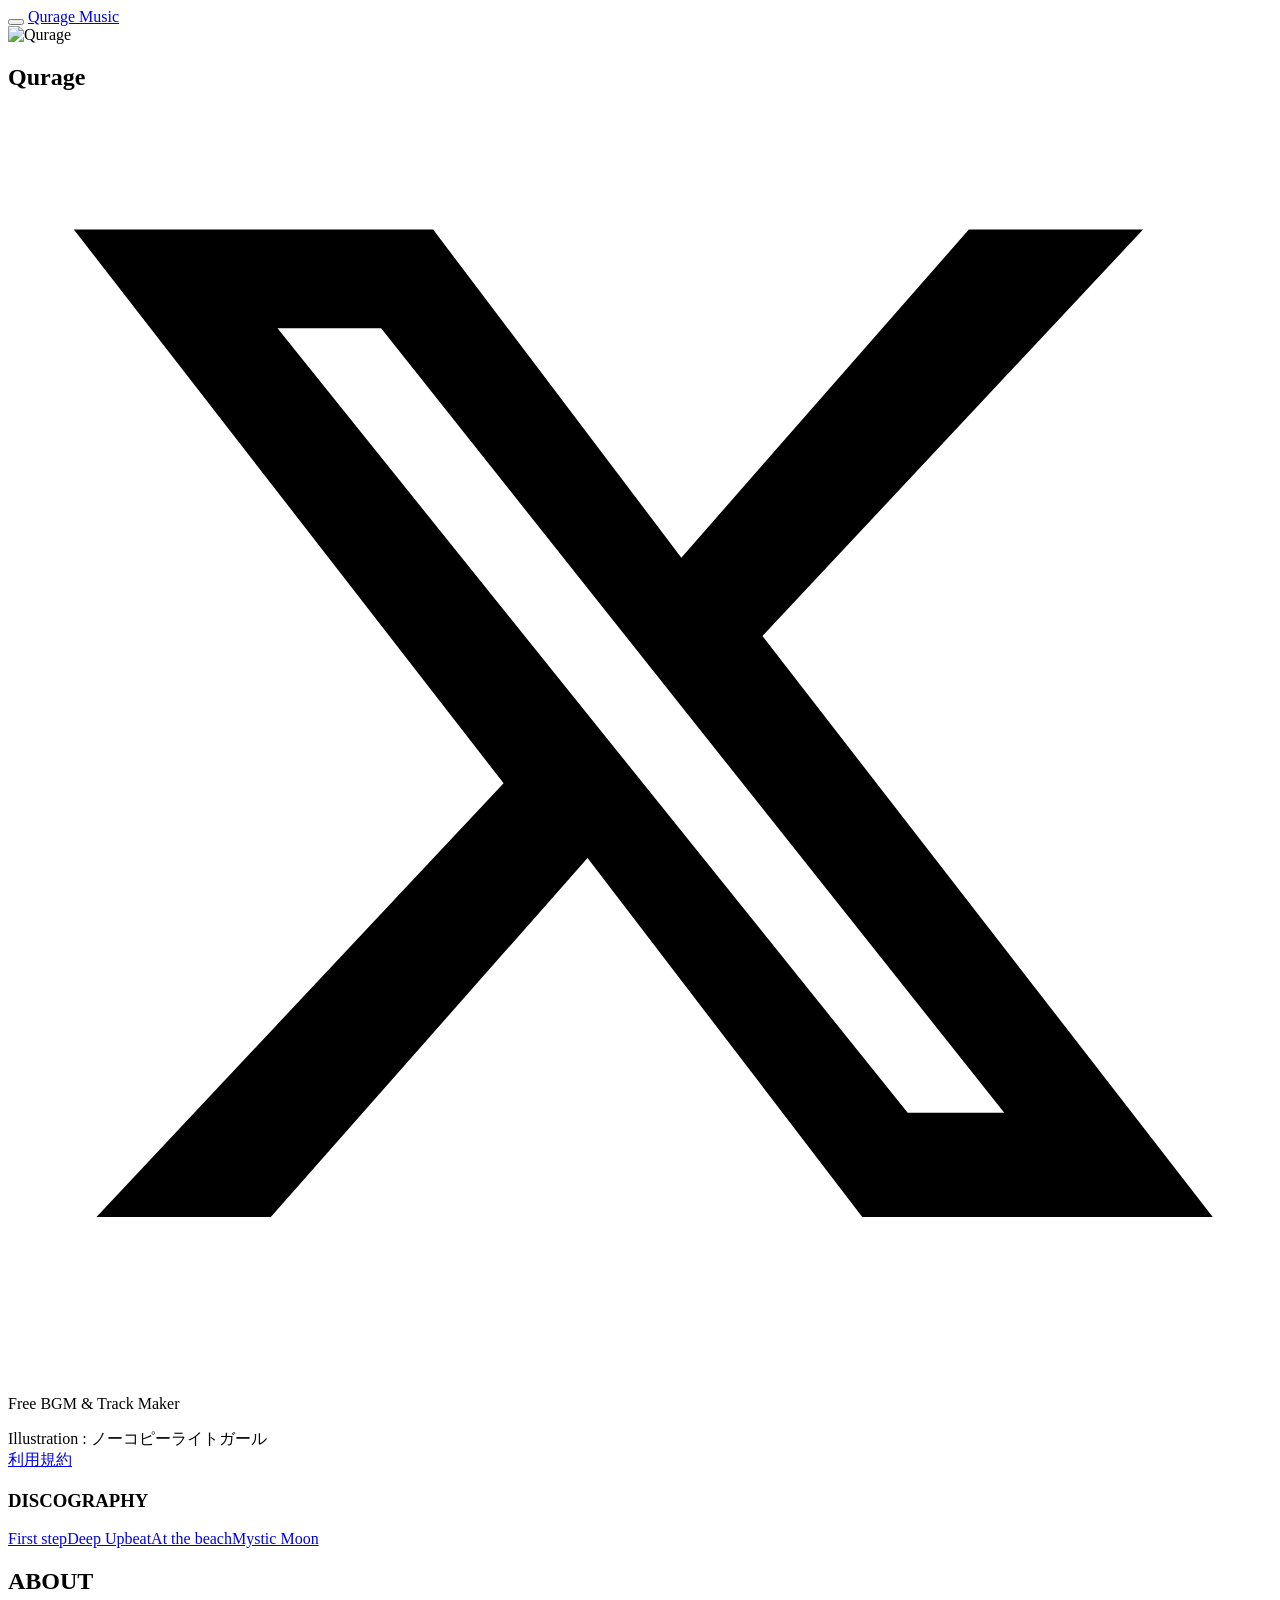
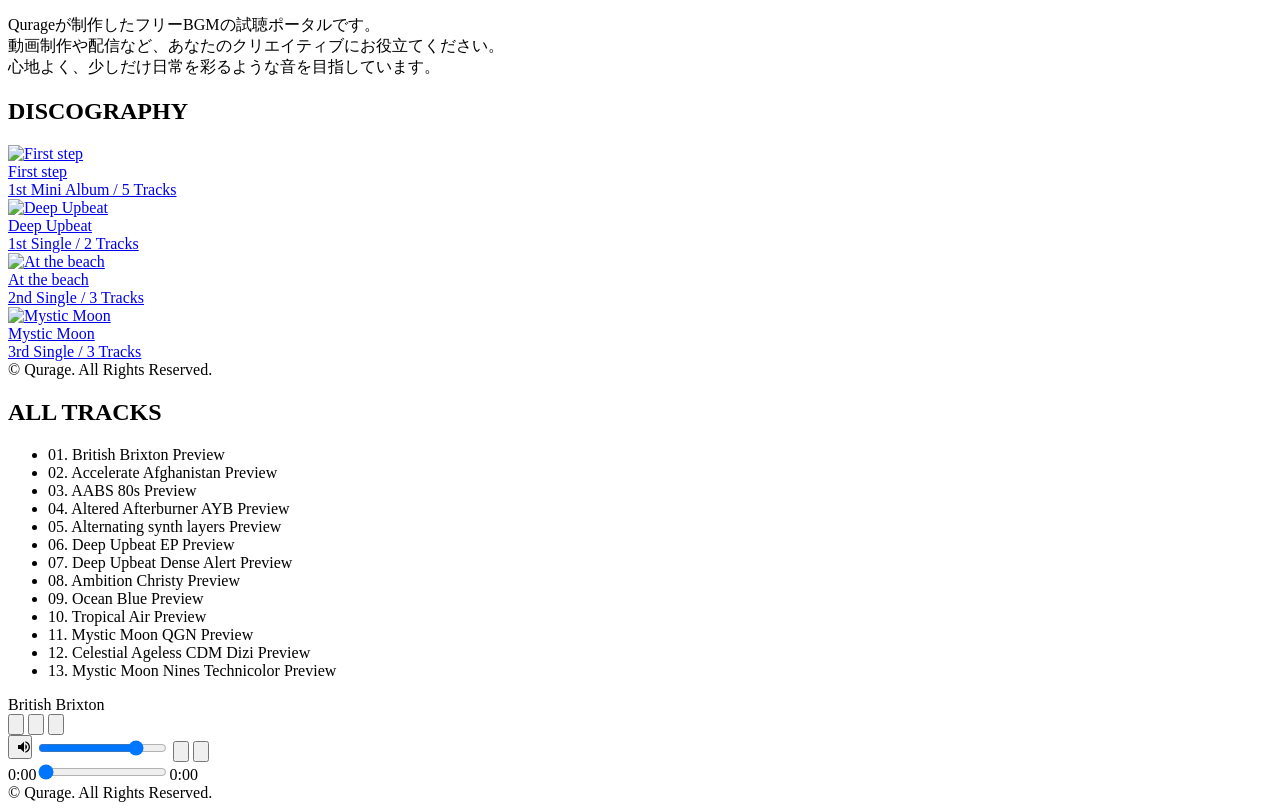
==== commit 6ee3069f: "Update index.html" ====
--- a/qurage/index.html
+++ b/qurage/index.html
@@ -6,157 +6,12 @@
     <title>Qurage Music - Free BGM & Track Maker</title>
     <link rel="icon" href="https://fromtheasia.com/wp-content/uploads/90d8e4fe08331e787970ae1288933823.png" type="image/png">
     <link href="https://fonts.googleapis.com/css2?family=Inter:wght@300;400;600&family=Shippori+Mincho:wght@400;700&display=swap" rel="stylesheet">
-    <style>
-        :root {
-            --primary-orange: #b46b2d;
-            --soft-white: #ffffff;
-            --bg-light: #f9fafb;
-            --text-main: #1f2937;
-            --text-sub: #6b7280;
-            --header-height: 60px;
-        }
-        html, body { height: 100%; overflow: hidden; overscroll-behavior: none; }
-        * { box-sizing: border-box; margin: 0; padding: 0; -webkit-tap-highlight-color: transparent; }
-        body { font-family: 'Shippori Mincho', 'Inter', serif; background-color: var(--soft-white); color: var(--text-main); }
-        
-        /* ヘッダー */
-        .site-header { position: fixed; top: 0; left: 0; width: 100%; height: var(--header-height); background: #ffffff; border-bottom: 1px solid #eee; display: flex; align-items: center; justify-content: center; z-index: 2100; }
-        .header-logo { display: inline-block; font-size: 1.1rem; font-weight: 700; letter-spacing: 0.15em; text-decoration: none; color: var(--primary-orange); padding: 10px 20px; }
-
-        /* ハンバーガーボタン修正 */
-        .burger-btn { 
-            position: absolute; 
-            left: 15px; 
-            top: 50%; /* 中央寄せ */
-            transform: translateY(-50%); 
-            background: none; 
-            border: none; 
-            cursor: pointer; 
-            display: none; /* PCでは隠す */
-            padding: 10px; 
-            z-index: 2200; 
-            width: 44px; height: 44px; /* タップ領域を確保 */
-        }
-        .burger-line { 
-            display: block; 
-            width: 24px; 
-            height: 2px; /* 1pxから2pxに太くしました */
-            background: var(--primary-orange); 
-            margin: 6px auto; 
-            transition: 0.3s; 
-        }
-        /* 開いた時のアニメーション */
-        .burger-btn.open .burger-line:nth-child(1) { transform: translateY(8px) rotate(45deg); }
-        .burger-btn.open .burger-line:nth-child(2) { opacity: 0; }
-        .burger-btn.open .burger-line:nth-child(3) { transform: translateY(-8px) rotate(-45deg); }
-
-        .main-container { display: grid; grid-template-columns: 25% 75%; height: calc(100vh - var(--header-height)); margin-top: var(--header-height); overflow: hidden; }
-        .col-left { background: var(--primary-orange); color: #ffffff; height: 100%; display: flex; flex-direction: column; overflow: hidden; padding-top: 40px; z-index: 1000; }
-        .hero-img-wrapper { width: 100%; height: 25vh; min-height: 150px; display: flex; justify-content: center; align-items: center; }
-        .hero-img-left { width: auto; max-height: 100%; max-width: 80%; object-fit: contain; }
-        .profile-text-area { padding: 15px 20px 10px; text-align: center; }
-        .profile-header { display: flex; align-items: center; justify-content: center; gap: 12px; margin-bottom: 5px; }
-        .profile-header h1 { font-size: 1.2rem; font-weight: 400; letter-spacing: 0.15em; }
-        .x-circle-btn { width: 24px; height: 24px; display: flex; align-items: center; justify-content: center; border: 1px solid rgba(255,255,255,0.5); border-radius: 50%; color: #ffffff; text-decoration: none; transition: 0.3s; flex-shrink: 0; }
-        .x-circle-btn:hover { background: #ffffff; color: var(--primary-orange); border-color: #ffffff; }
-        .x-circle-btn svg { fill: currentColor; width: 11px; height: 11px; }
-        .profile-text-area p { font-size: 0.65rem; opacity: 0.8; margin-bottom: 4px; font-weight: 600; }
-        .illust-credit { font-size: 0.55rem; opacity: 0.6; margin-bottom: 15px; }
-        .terms-wrapper { padding-bottom: 25px; text-align: center; }
-        .terms-btn { display: inline-block; text-decoration: none; color: #ffffff; border: 1px solid rgba(255,255,255,0.3); border-radius: 4px; padding: 4px 15px; font-size: 0.6rem; transition: 0.3s; opacity: 0.9; }
-        .terms-btn:hover { background: #ffffff; color: var(--primary-orange); opacity: 1; }
-        .recent-tracks-section { padding: 0 15% 20px; flex: 1; overflow-y: auto; }
-        .recent-tracks-section h3 { font-size: 0.65rem; letter-spacing: 0.15em; color: rgba(255,255,255,0.7); border-bottom: 1px solid rgba(255,255,255,0.2); padding-bottom: 6px; margin-bottom: 12px; }
-        .recent-grid { display: flex; flex-direction: column; gap: 6px; }
-        .recent-link { display: block; color: #ffffff; text-decoration: none; font-size: 0.65rem; padding: 6px 8px; border: 1px solid rgba(255,255,255,0.3); border-radius: 2px; transition: 0.3s; }
-        .recent-link:hover { background: #ffffff; color: var(--primary-orange); border-color: #ffffff; transform: translateX(3px); }
-
-        .content-area { height: 100%; overflow: hidden; background: var(--soft-white); }
-        .columns-split { display: grid; grid-template-columns: 65% 35%; height: 100%; }
-        .col-mid { padding: 50px 50px 0; border-right: 1px solid #f3f4f6; overflow-y: auto; height: 100%; display: flex; flex-direction: column; }
-        .mid-container { max-width: 800px; margin: 0 auto; width: 100%; flex: 1; flex-shrink: 0; }
-        .section-box { margin-bottom: 60px; }
-        .section-box h2 { font-size: 1.1rem; font-weight: 700; letter-spacing: 0.2em; margin-bottom: 30px; color: var(--text-main); border-left: 3px solid var(--primary-orange); padding-left: 15px; }
-        .about-text { font-size: 0.9rem; line-height: 2.2; color: var(--text-sub); }
-        .album-grid { display: grid; grid-template-columns: repeat(2, 1fr); gap: 25px; }
-        .album-card { text-decoration: none; color: inherit; display: flex; flex-direction: column; }
-        .album-img-box { aspect-ratio: 1 / 1; width: 100%; overflow: hidden; border-radius: 4px; border: 1px solid #eee; margin-bottom: 12px; transition: transform 0.4s; }
-        .album-img { width: 100%; height: 100%; object-fit: cover; }
-        .album-title { font-size: 0.95rem; font-weight: 700; color: var(--text-main); margin-bottom: 4px; }
-        .album-meta { font-size: 0.75rem; color: var(--text-sub); font-family: 'Inter'; }
-
-        .col-right { height: 100%; padding: 50px 25px 25px; background: var(--bg-light); display: flex; flex-direction: column; overflow: hidden; }
-        .section-title { font-size: 0.75rem; letter-spacing: 0.15em; margin-bottom: 20px; border-left: 3px solid var(--primary-orange); padding-left: 12px; font-weight: 700; }
-        .track-list { list-style: none; margin-bottom: 25px; flex: 1; overflow-y: auto; padding-right: 5px; }
-        .track-item { padding: 12px 8px; border-bottom: 1px solid #e5e7eb; cursor: pointer; display: grid; grid-template-columns: 2.2em 1fr auto; align-items: start; font-size: 0.8rem; transition: 0.2s; gap: 4px; }
-        .track-item.active { background: #fff; color: var(--primary-orange); font-weight: bold; }
-        .track-name { overflow-wrap: break-word; line-height: 1.4; }
-        .track-meta { font-family: 'Inter'; font-size: 0.6rem; color: var(--text-sub); margin-top: 2px; }
-
-        .player-footer { margin-top: auto; width: 100%; }
-        .player-ui { background: #fff; border: 1px solid #eee; border-radius: 12px; padding: 15px 20px; display: flex; flex-direction: column; align-items: center; box-shadow: 0 4px 20px rgba(0,0,0,0.03); }
-        .now-playing-title { font-size: 0.8rem; font-weight: 700; margin-bottom: 12px; text-align: center; width: 100%; white-space: nowrap; overflow: hidden; text-overflow: ellipsis; color: var(--text-main); }
-        .controls-main { display: flex; align-items: center; justify-content: center; gap: 15px; margin-bottom: 15px; }
-        .btn-svg { background: none; border: none; cursor: pointer; width: 34px; height: 34px; display: flex; align-items: center; justify-content: center; border-radius: 50%; transition: 0.2s; color: #9ca3af; }
-        .btn-svg:hover { background: #f3f4f6; }
-        .btn-svg.active { color: var(--primary-orange); }
-        .icon-svg { fill: currentColor; width: 18px; height: 18px; }
-        .play-main { width: 44px; height: 44px; border-radius: 50%; background: #fff; border: 1px solid var(--primary-orange); cursor: pointer; display: flex; align-items: center; justify-content: center; transition: 0.3s; color: var(--primary-orange); }
-        .play-main:hover { transform: scale(1.05); background: var(--primary-orange); color: #fff; }
-        .volume-repeat-row { display: flex; align-items: center; gap: 10px; width: 100%; border-top: 1px solid #f3f4f6; padding-top: 10px; margin-bottom: 10px; }
-        #volumeBar { height: 4px; accent-color: #9ca3af; flex: 1; cursor: pointer; }
-        #repeatBtn { position: relative; }
-        #repeatBtn.repeat-one::after { content: '1'; position: absolute; top: 4px; right: 4px; font-size: 8px; font-weight: bold; color: var(--primary-orange); background: #fff; border: 1px solid var(--primary-orange); border-radius: 50%; width: 12px; height: 12px; display: flex; align-items: center; justify-content: center; }
-        .timeline-box { width: 100%; display: flex; align-items: center; gap: 8px; font-size: 0.6rem; color: var(--text-sub); font-family: 'Inter'; }
-        .seek-bar { flex: 1; height: 4px; accent-color: var(--primary-orange); cursor: pointer; }
-        .download-btn-wrapper { margin-top: 15px; }
-        .booth-btn { display: block; background: var(--primary-orange); color: #fff; text-decoration: none; font-weight: 700; padding: 10px; text-align: center; border-radius: 6px; transition: 0.3s; font-size: 0.8rem; letter-spacing: 0.05em; font-family: 'Shippori Mincho', serif; }
-        
-        footer { text-align: center; padding: 30px 0; color: var(--text-sub); font-size: 0.75rem; border-top: 1px solid #f3f4f6; background: #ffffff; flex-shrink: 0; }
-        .footer-pc { display: block; width: 100%; margin-top: auto; }
-        .footer-mobile { display: none; }
-
-        @media (max-width: 900px) { 
-            html, body { overflow: auto; }
-            .main-container { display: block; height: auto; margin-top: var(--header-height); overflow: visible; }
-            .burger-btn { display: block; } /* スマホで表示 */
-            .col-left { position: fixed; left: 0; top: -100%; width: 100%; height: 100vh; z-index: 2000; transition: 0.5s; opacity: 0; visibility: hidden; padding-top: calc(var(--header-height) + 40px); overflow-y: auto; }
-            .col-left.open { top: 0; opacity: 1; visibility: visible; }
-            .columns-split { display: block; }
-            .col-mid, .col-right { padding: 30px 20px; border-right: none; height: auto; overflow: visible; }
-            .track-list { max-height: 400px; } 
-            .footer-pc { display: none; } .footer-mobile { display: block; }
-        }
-    </style>
+    <link rel="stylesheet" href="style.css">
 </head>
 <body>
-
-    <header class="site-header">
-        <button class="burger-btn" id="burgerBtn">
-            <span class="burger-line"></span>
-            <span class="burger-line"></span>
-            <span class="burger-line"></span>
-        </button>
-        <a href="index.html" class="header-logo">Qurage Music</a>
-    </header>
-
+    <div id="header-part"></div>
     <div class="main-container">
-        <aside class="col-left" id="sidebar">
-            <div class="hero-img-wrapper"><img src="https://fromtheasia.com/wp-content/uploads/NCG292.jpg" alt="Qurage" class="hero-img-left"></div>
-            <div class="profile-text-area">
-                <div class="profile-header">
-                    <h1>Qurage</h1>
-                    <a href="https://x.com/_caSBg" target="_blank" class="x-circle-btn" title="X (Twitter)">
-                        <svg viewBox="0 0 24 24"><path d="M18.244 2.25h3.308l-7.227 7.719L22.875 21H16.22l-5.216-6.817L4.99 21H1.68l7.73-8.235L1.25 2.25h6.822l4.713 6.231l5.459-6.231zm-1.161 16.77h1.833L7.084 4.126H5.117L17.083 19.02z"/></svg>
-                    </a>
-                </div>
-                <p>Free BGM & Track Maker</p>
-                <div class="illust-credit">Illustration : ノーコピーライトガール</div>
-            </div>
-            <div class="terms-wrapper"><a href="https://casbgcasbg.booth.pm/" target="_blank" class="terms-btn">利用規約</a></div>
-            <div class="recent-tracks-section"><h3>DISCOGRAPHY</h3><div class="recent-grid" id="sidebarNav"></div></div>
-        </aside>
-
+        <aside class="col-left" id="sidebar-part"></aside>
         <div class="content-area">
             <div class="columns-split">
                 <article class="col-mid">
@@ -176,109 +31,13 @@
                     </div>
                     <footer class="footer-pc">© Qurage. All Rights Reserved.</footer>
                 </article>
-
-                <section class="col-right">
-                    <h2 class="section-title">ALL TRACKS</h2>
-                    <ul class="track-list" id="trackList"></ul>
-                    <div class="player-footer">
-                        <div class="player-ui">
-                            <div class="now-playing-title" id="nowPlaying">...</div>
-                            <div class="controls-main">
-                                <button class="btn-svg" id="prevBtn" title="Previous"><svg class="icon-svg" viewBox="0 0 24 24"><path d="M6 6h2v12H6zm3.5 6l8.5 6V6z"/></svg></button>
-                                <button class="play-main" id="playBtn" title="Play/Pause"><svg id="playIconSVG" class="icon-svg" viewBox="0 0 24 24"><path d="M8 5v14l11-7z"/></svg></button>
-                                <button class="btn-svg" id="nextBtn" title="Next"><svg class="icon-svg" viewBox="0 0 24 24"><path d="M6 18l8.5-6L6 6v12zM16 6v12h2V6h-2z"/></svg></button>
-                            </div>
-                            <div class="volume-repeat-row">
-                                <button class="btn-svg" id="muteBtn" style="width:24px; height:24px;"><svg id="volumeIcon" class="icon-svg" style="width:16px; height:18px;" viewBox="0 0 24 24"><path d="M3 9v6h4l5 5V4L7 9H3zm13.5 3c0-1.77-1.02-3.29-2.5-4.03v8.05c1.48-.73 2.5-2.25 2.5-4.02zM14 3.23v2.06c2.89.86 5 3.54 5 6.71s-2.11 5.85-5 6.71v2.06c4.01-.91 7-4.49 7-8.77s-2.99-7.86-7-8.77z"/></svg></button>
-                                <input type="range" id="volumeBar" value="80" max="100">
-                                <button class="btn-svg" id="shuffleBtn" title="Shuffle"><svg class="icon-svg" viewBox="0 0 24 24"><path d="M10.59 9.17L5.41 4 4 5.41l5.17 5.17 1.42-1.41zM14.5 4l2.04 2.04L4 18.59 5.41 20 17.96 7.45 20 9.5V4h-5.5zm.59 10.83l-1.41 1.41 3.13 3.13L14.5 22H20v-5.5l-2.04 2.04-3.37-3.37z"/></svg></button>
-                                <button class="btn-svg" id="repeatBtn" title="Repeat"><svg class="icon-svg" viewBox="0 0 24 24"><path d="M7 7h10v3l4-4-4-4v3H5v6h2V7zm10 10H7v-3l-4 4 4 4v-3h12v-6h-2v4z"/></svg></button>
-                            </div>
-                            <div class="timeline-box"><span id="currentTime">0:00</span><input type="range" class="seek-bar" id="seekBar" value="0" max="100"><span id="duration">0:00</span></div>
-                        </div>
-                        <div class="download-btn-wrapper"><a href="https://casbgcasbg.booth.pm/" target="_blank" class="booth-btn">Download at BOOTH</a></div>
-                    </div>
-                </section>
+                <section class="col-right" id="player-part"></section>
             </div>
             <footer class="footer-mobile">© Qurage. All Rights Reserved.</footer>
         </div>
     </div>
-
     <script src="music-data.js"></script>
-    <script>
-        const sidebarNav = document.getElementById('sidebarNav');
-        sidebarNav.innerHTML = allAlbums.map(album => `<a href="${album.id}.html" class="recent-link">${album.title}</a>`).join('');
-        const albumGrid = document.getElementById('albumGrid');
-        albumGrid.innerHTML = allAlbums.map(album => `<a href="${album.id}.html" class="album-card"><div class="album-img-box"><img src="${album.img}" class="album-img" alt="${album.title}"></div><div class="album-title">${album.title}</div><div class="album-meta">${album.subtitle} / ${album.tracksCount}</div></a>`).join('');
-        const trackListContainer = document.getElementById('trackList');
-        const albumOrder = allAlbums.map(a => a.id);
-        const sortedTracks = [...allTracks].sort((a, b) => {
-            const indexA = albumOrder.indexOf(a.albumId);
-            const indexB = albumOrder.indexOf(b.albumId);
-            if (indexA !== indexB) return indexA - indexB;
-            return a.file.localeCompare(b.file);
-        });
-        trackListContainer.innerHTML = sortedTracks.map((track, idx) => `<li class="track-item" data-src="audio/${track.file}"><span class="track-number">${String(idx + 1).padStart(2, '0')}.</span><span class="track-name">${track.title}</span><span class="track-meta">Preview</span></li>`).join('');
-        const audio = new Audio();
-        const playBtn = document.getElementById('playBtn');
-        const playIconSVG = document.getElementById('playIconSVG');
-        const nowPlaying = document.getElementById('nowPlaying');
-        const seekBar = document.getElementById('seekBar');
-        const currentTimeText = document.getElementById('currentTime');
-        const durationText = document.getElementById('duration');
-        const volumeBar = document.getElementById('volumeBar');
-        const muteBtn = document.getElementById('muteBtn');
-        const volumeIcon = document.getElementById('volumeIcon');
-        let trackItems; let currentIndex = 0; let isShuffle = false; let repeatMode = 0; let lastVolume = 0.8;
-        const playPath = "M8 5v14l11-7z"; const pausePath = "M6 19h4V5H6v14zm8-14v14h4V5h-4z";
-        function updatePlayIcon(isPlaying) { playIconSVG.querySelector('path').setAttribute('d', isPlaying ? pausePath : playPath); }
-        function loadTrack(index) {
-            trackItems = Array.from(document.querySelectorAll('.track-item'));
-            if(!trackItems[index]) return;
-            trackItems.forEach(i => i.classList.remove('active'));
-            trackItems[index].classList.add('active');
-            currentIndex = index;
-            nowPlaying.textContent = trackItems[index].querySelector('.track-name').textContent;
-            audio.src = trackItems[index].getAttribute('data-src');
-        }
-        loadTrack(0);
-        playBtn.addEventListener('click', () => { if (audio.paused) { audio.play().catch(e => console.log(e)); updatePlayIcon(true); } else { audio.pause(); updatePlayIcon(false); } });
-        document.getElementById('prevBtn').addEventListener('click', () => { let idx = (currentIndex - 1 + trackItems.length) % trackItems.length; loadTrack(idx); audio.play(); updatePlayIcon(true); });
-        const playNext = () => {
-            let idx;
-            if (isShuffle) { idx = Math.floor(Math.random() * trackItems.length); } else {
-                idx = currentIndex + 1;
-                if (idx >= trackItems.length) { if (repeatMode === 0) { audio.pause(); audio.currentTime = 0; updatePlayIcon(false); return; } else { idx = 0; } }
-            }
-            loadTrack(idx); audio.play(); updatePlayIcon(true);
-        };
-        document.getElementById('nextBtn').addEventListener('click', playNext);
-        document.getElementById('shuffleBtn').addEventListener('click', function() { isShuffle = !isShuffle; this.classList.toggle('active', isShuffle); });
-        document.getElementById('repeatBtn').addEventListener('click', function() {
-            repeatMode = (repeatMode + 1) % 3;
-            this.classList.remove('active', 'repeat-one');
-            if (repeatMode === 1) this.classList.add('active', 'repeat-one');
-            else if (repeatMode === 2) this.classList.add('active');
-        });
-        document.getElementById('trackList').addEventListener('click', (e) => {
-            const item = e.target.closest('.track-item');
-            if (item) { const idx = trackItems.indexOf(item); loadTrack(idx); audio.play(); updatePlayIcon(true); }
-        });
-        audio.addEventListener('timeupdate', () => { if (!isNaN(audio.duration)) { seekBar.value = (audio.currentTime / audio.duration) * 100; let m = Math.floor(audio.currentTime / 60), s = Math.floor(audio.currentTime % 60); currentTimeText.textContent = `${m}:${s < 10 ? '0'+s : s}`; } });
-        audio.addEventListener('loadedmetadata', () => { let m = Math.floor(audio.duration / 60), s = Math.floor(audio.duration % 60); durationText.textContent = `${m}:${s < 10 ? '0'+s : s}`; });
-        seekBar.addEventListener('input', () => audio.currentTime = (seekBar.value / 100) * audio.duration);
-        audio.addEventListener('ended', () => { if (repeatMode === 1) audio.play(); else playNext(); });
-        volumeBar.addEventListener('input', () => { const val = volumeBar.value / 100; audio.volume = val; if (val > 0) lastVolume = val; updateVolumeIcon(val); });
-        muteBtn.addEventListener('click', () => { if (audio.volume > 0) { lastVolume = audio.volume; audio.volume = 0; volumeBar.value = 0; } else { audio.volume = lastVolume; volumeBar.value = lastVolume * 100; } updateVolumeIcon(audio.volume); });
-        function updateVolumeIcon(vol) { const path = volumeIcon.querySelector('path'); if (vol === 0) path.setAttribute('d', 'M16.5 12c0-1.77-1.02-3.29-2.5-4.03v2.21l2.45 2.45c.03-.2.05-.41.05-.63zm2.5 0c0 .94-.2 1.82-.54 2.64l1.51 1.51C20.63 14.91 21 13.5 21 12c0-4.28-2.99-7.86-7-8.77v2.06c2.89.86 5 3.54 5 6.71zM4.27 3L3 4.27 7.73 9H3v6h4l5 5v-6.73l4.25 4.25c-.67.52-1.42.93-2.25 1.18v2.06c1.38-.31 2.63-.95 3.69-1.81L19.73 21 21 19.73l-9-9L4.27 3zM12 4L9.91 6.09 12 8.18V4z'); else if (vol < 0.5) path.setAttribute('d', 'M7 9v6h4l5 5V4L7 9H3zm13.5 3c0-1.77-1.02-3.29-2.5-4.03v8.05c1.48-.73 2.5-2.25 2.5-4.02z'); else path.setAttribute('d', 'M3 9v6h4l5 5V4L7 9H3zm13.5 3c0-1.77-1.02-3.29-2.5-4.03v8.05c1.48-.73 2.5-2.25 2.5-4.02zM14 3.23v2.06c2.89.86 5 3.54 5 6.71s-2.11 5.85-5 6.71v2.06c4.01-.91 7-4.49 7-8.77s-2.99-7.86-7-8.77z'); }
-        
-        // モバイルメニュー
-        const burgerBtn = document.getElementById('burgerBtn');
-        const sidebar = document.getElementById('sidebar');
-        burgerBtn.addEventListener('click', () => { 
-            burgerBtn.classList.toggle('open'); 
-            sidebar.classList.toggle('open'); 
-        });
-    </script>
+    <script src="shared-components.js"></script>
+    <script>initIndexPage();</script>
 </body>
 </html>
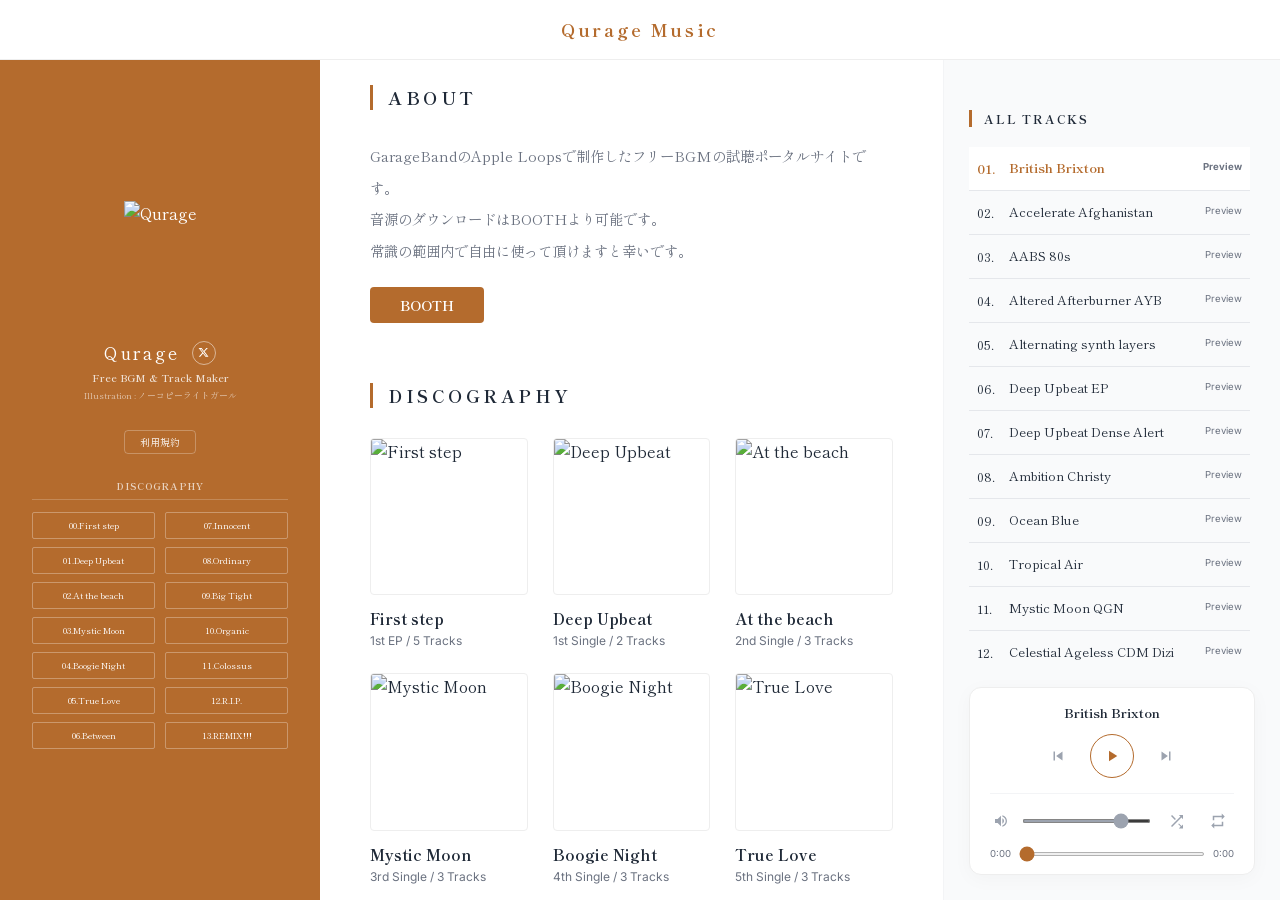
==== commit 41dbf5b3: "Update index.html" ====
--- a/qurage/index.html
+++ b/qurage/index.html
@@ -7,6 +7,23 @@
     <link rel="icon" href="https://fromtheasia.com/wp-content/uploads/90d8e4fe08331e787970ae1288933823.png" type="image/png">
     <link href="https://fonts.googleapis.com/css2?family=Inter:wght@300;400;600&family=Shippori+Mincho:wght@400;700&display=swap" rel="stylesheet">
     <link rel="stylesheet" href="style.css">
+    <style>
+        /* index専用：ABOUTボタン & UNRELEASEDリスト */
+        .about-btn-wrapper { margin-top: 20px; }
+        .about-booth-btn { display: inline-block; text-decoration: none; background: var(--primary-orange); color: #fff; font-weight: 700; padding: 8px 30px; border-radius: 4px; transition: 0.3s; font-size: 0.85rem; font-family: 'Shippori Mincho', serif; }
+        .about-booth-btn:hover { background: #965925; transform: translateY(-2px); }
+
+        .unreleased-note { font-size: 0.8rem; color: var(--text-sub); line-height: 1.6; margin-bottom: 20px; opacity: 0.8; }
+        .unreleased-list { display: flex; flex-direction: column; gap: 10px; }
+        .unreleased-link-item { 
+            display: flex; justify-content: space-between; align-items: center;
+            text-decoration: none; padding: 15px 20px; background: #fff;
+            border: 1px solid #f3f4f6; border-radius: 8px; transition: 0.3s;
+        }
+        .unreleased-link-item:hover { transform: translateX(5px); border-color: var(--primary-orange); }
+        .un-title { font-size: 0.95rem; font-weight: 700; color: var(--text-main); }
+        .un-meta { font-size: 0.75rem; color: var(--text-sub); font-family: 'Inter'; }
+    </style>
 </head>
 <body>
     <div id="header-part"></div>
@@ -16,17 +33,30 @@
             <div class="columns-split">
                 <article class="col-mid">
                     <div class="mid-container">
+                        <!-- ABOUT -->
                         <section class="section-box">
                             <h2>ABOUT</h2>
                             <div class="about-text">
-                                Qurageが制作したフリーBGMの試聴ポータルです。<br>
-                                動画制作や配信など、あなたのクリエイティブにお役立てください。<br>
-                                心地よく、少しだけ日常を彩るような音を目指しています。
+                                GarageBandのApple Loopsで制作したフリーBGMの試聴ポータルサイトです。<br>
+                                音源のダウンロードはBOOTHより可能です。<br>
+                                常識の範囲内で自由に使って頂けますと幸いです。
+                            </div>
+                            <div class="about-btn-wrapper">
+                                <a href="https://casbgcasbg.booth.pm/" target="_blank" class="about-booth-btn">BOOTH</a>
                             </div>
                         </section>
+                        
+                        <!-- DISCOGRAPHY -->
                         <section class="section-box">
                             <h2>DISCOGRAPHY</h2>
                             <div class="album-grid" id="albumGrid"></div>
+                        </section>
+
+                        <!-- UNRELEASED -->
+                        <section class="section-box">
+                            <h2>UNRELEASED</h2>
+                            <p class="unreleased-note">制作途中・未配布の楽曲です。これはフリーBGMではありませんが、よければお聞きください。</p>
+                            <div class="unreleased-list" id="unreleasedList"></div>
                         </section>
                     </div>
                     <footer class="footer-pc">© Qurage. All Rights Reserved.</footer>
--- a/qurage/style.css
+++ b/qurage/style.css
@@ -0,0 +1,125 @@
+:root {
+    --primary-orange: #b46b2d;
+    --soft-white: #ffffff;
+    --bg-light: #f9fafb;
+    --text-main: #1f2937;
+    --text-sub: #6b7280;
+    --header-height: 60px;
+}
+
+/* スクロール安定化 */
+html, body { height: 100%; overflow: hidden; overscroll-behavior: none; }
+* { box-sizing: border-box; margin: 0; padding: 0; -webkit-tap-highlight-color: transparent; }
+body { font-family: 'Shippori Mincho', 'Inter', serif; background-color: var(--soft-white); color: var(--text-main); }
+
+/* ヘッダー */
+.site-header { position: fixed; top: 0; left: 0; width: 100%; height: var(--header-height); background: #ffffff; border-bottom: 1px solid #eee; display: flex; align-items: center; justify-content: center; z-index: 2100; }
+.header-logo { display: inline-block; font-size: 1.1rem; font-weight: 700; letter-spacing: 0.15em; text-decoration: none; color: var(--primary-orange); padding: 10px 20px; }
+
+/* ハンバーガーボタン修正 */
+.burger-btn { position: absolute; left: 15px; top: 50%; transform: translateY(-50%); background: none; border: none; cursor: pointer; display: none; padding: 10px; z-index: 2200; width: 44px; height: 44px; }
+.burger-line { display: block; width: 24px; height: 2px; background: var(--primary-orange); margin: 6px auto; transition: 0.3s; }
+.burger-btn.open .burger-line:nth-child(1) { transform: translateY(8px) rotate(45deg); }
+.burger-btn.open .burger-line:nth-child(2) { opacity: 0; }
+.burger-btn.open .burger-line:nth-child(3) { transform: translateY(-8px) rotate(-45deg); }
+
+.main-container { display: grid; grid-template-columns: 25% 75%; height: calc(100vh - var(--header-height)); margin-top: var(--header-height); overflow: hidden; }
+
+/* 左サイドバー */
+.col-left { background: var(--primary-orange); color: #ffffff; height: 100%; display: flex; flex-direction: column; overflow: hidden; padding-top: 40px; z-index: 1000; }
+.hero-img-wrapper { width: 100%; height: 25vh; min-height: 150px; display: flex; justify-content: center; align-items: center; }
+.hero-img-left { width: auto; max-height: 100%; max-width: 80%; object-fit: contain; }
+.profile-text-area { padding: 15px 10px 10px; text-align: center; width: 100%; }
+.profile-header { display: flex; align-items: center; justify-content: center; gap: 12px; margin-bottom: 5px; width: 100%; }
+.profile-header h1 { font-size: 1.1rem; font-weight: 400; letter-spacing: 0.15em; }
+.x-circle-btn { width: 24px; height: 24px; display: flex; align-items: center; justify-content: center; border: 1px solid rgba(255,255,255,0.5); border-radius: 50%; color: #ffffff; text-decoration: none; transition: 0.3s; flex-shrink: 0; }
+.x-circle-btn:hover { background: #ffffff; color: var(--primary-orange); border-color: #ffffff; }
+.x-circle-btn svg { fill: currentColor; width: 11px; height: 11px; }
+.profile-text-area p { font-size: 0.65rem; opacity: 0.8; margin-bottom: 4px; font-weight: 600; }
+.illust-credit { font-size: 0.55rem; opacity: 0.6; margin-bottom: 15px; }
+.terms-wrapper { padding-bottom: 25px; text-align: center; width: 100%; }
+.terms-btn { display: inline-block; text-decoration: none; color: #ffffff; border: 1px solid rgba(255,255,255,0.3); border-radius: 4px; padding: 4px 15px; font-size: 0.6rem; transition: 0.3s; opacity: 0.9; }
+.terms-btn:hover { background: #ffffff; color: var(--primary-orange); opacity: 1; }
+
+/* 2列固定・縦流れのサイドバー */
+.recent-tracks-section { padding: 0 10% 20px; flex: 1; overflow-y: auto; width: 100%; }
+.recent-tracks-section h3 { font-size: 0.6rem; letter-spacing: 0.1em; color: rgba(255,255,255,0.7); border-bottom: 1px solid rgba(255,255,255,0.2); padding-bottom: 6px; margin-bottom: 12px; text-align: center; }
+.recent-grid { display: block; column-count: 2; column-gap: 10px; width: 100%; }
+.recent-link { display: block; width: 100%; margin-bottom: 8px; color: #ffffff; text-decoration: none; font-size: 0.55rem; padding: 6px 4px; border: 1px solid rgba(255,255,255,0.3); border-radius: 2px; transition: 0.3s; white-space: nowrap; overflow: hidden; text-overflow: ellipsis; text-align: center; break-inside: avoid; }
+.recent-link:hover { background: #ffffff; color: var(--primary-orange); border-color: #ffffff; transform: translateX(3px); }
+
+/* 中面コンテンツ */
+.content-area { height: 100%; overflow: hidden; background: var(--soft-white); }
+.columns-split { display: grid; grid-template-columns: 65% 35%; height: 100%; }
+.col-mid { padding: 25px 50px 0; border-right: 1px solid #f3f4f6; overflow-y: auto; height: 100%; display: flex; flex-direction: column; }
+.mid-container { max-width: 800px; margin: 0 auto; width: 100%; flex: 1; flex-shrink: 0; }
+.section-box { margin-bottom: 60px; }
+.section-box h2 { font-size: 1.1rem; font-weight: 700; letter-spacing: 0.2em; margin-bottom: 30px; color: var(--text-main); border-left: 3px solid var(--primary-orange); padding-left: 15px; }
+.about-text { font-size: 0.9rem; line-height: 2.2; color: var(--text-sub); }
+.album-grid { display: grid; grid-template-columns: repeat(3, 1fr); gap: 25px; }
+.album-card { text-decoration: none; color: inherit; display: flex; flex-direction: column; }
+.album-img-box { aspect-ratio: 1 / 1; width: 100%; overflow: hidden; border-radius: 4px; border: 1px solid #eee; margin-bottom: 12px; transition: transform 0.4s; }
+.album-img { width: 100%; height: 100%; object-fit: cover; }
+.album-title { font-size: 0.95rem; font-weight: 700; color: var(--text-main); margin-bottom: 4px; }
+.album-meta { font-size: 0.75rem; color: var(--text-sub); font-family: 'Inter'; }
+
+/* アルバム詳細：中面のボタン設定 */
+.back-home { display: inline-block; text-decoration: none; color: var(--text-sub); font-size: 0.75rem; margin-bottom: 25px; transition: 0.3s; }
+.back-home:hover { color: var(--primary-orange); }
+.album-detail-box { display: flex; flex-direction: column; align-items: center; text-align: center; gap: 35px; margin-bottom: 60px; }
+.album-art-large { width: 240px; height: 240px; object-fit: cover; border-radius: 4px; box-shadow: 0 15px 40px rgba(0,0,0,0.08); }
+.album-title-main { font-size: 1.8rem; font-weight: 700; margin-bottom: 8px; color: var(--text-main); }
+.album-subtitle { color: var(--primary-orange); font-weight: bold; margin-bottom: 20px; font-size: 1rem; letter-spacing: 0.1em; }
+.album-description { font-size: 1rem; line-height: 2.2; color: var(--text-sub); max-width: 600px; margin: 0 auto; }
+
+/* 中面のBOOTHボタン用の余白 */
+.album-download-wrapper { margin-top: 35px; width: 100%; }
+
+/* 右側：曲リスト */
+.col-right { height: 100%; padding: 50px 25px 25px; background: var(--bg-light); display: flex; flex-direction: column; overflow: hidden; }
+.section-title { font-size: 0.75rem; letter-spacing: 0.15em; margin-bottom: 20px; border-left: 3px solid var(--primary-orange); padding-left: 12px; font-weight: 700; }
+.track-list { list-style: none; margin-bottom: 25px; flex: 1; overflow-y: auto; padding-right: 5px; }
+.track-item { padding: 12px 8px; border-bottom: 1px solid #e5e7eb; cursor: pointer; display: grid; grid-template-columns: 2.2em 1fr auto; align-items: start; font-size: 0.8rem; transition: 0.2s; gap: 4px; }
+.track-item.active { background: #fff; color: var(--primary-orange); font-weight: bold; }
+.track-name { overflow-wrap: break-word; line-height: 1.4; }
+.track-meta { font-family: 'Inter'; font-size: 0.6rem; color: var(--text-sub); margin-top: 2px; }
+
+/* プレイヤーUI */
+.player-footer { margin-top: auto; width: 100%; }
+.player-ui { background: #fff; border: 1px solid #eee; border-radius: 12px; padding: 15px 20px; display: flex; flex-direction: column; align-items: center; box-shadow: 0 4px 20px rgba(0,0,0,0.03); }
+.now-playing-title { font-size: 0.8rem; font-weight: 700; margin-bottom: 12px; text-align: center; width: 100%; white-space: nowrap; overflow: hidden; text-overflow: ellipsis; color: var(--text-main); }
+.controls-main { display: flex; align-items: center; justify-content: center; gap: 15px; margin-bottom: 15px; }
+.btn-svg { background: none; border: none; cursor: pointer; width: 34px; height: 34px; display: flex; align-items: center; justify-content: center; border-radius: 50%; transition: 0.2s; color: #9ca3af; }
+.btn-svg:hover { background: #f3f4f6; }
+.btn-svg.active { color: var(--primary-orange); }
+.icon-svg { fill: currentColor; width: 18px; height: 18px; }
+.play-main { width: 44px; height: 44px; border-radius: 50%; background: #fff; border: 1px solid var(--primary-orange); cursor: pointer; display: flex; align-items: center; justify-content: center; transition: 0.3s; color: var(--primary-orange); }
+.play-main:hover { transform: scale(1.05); background: var(--primary-orange); color: #fff; }
+.volume-repeat-row { display: flex; align-items: center; gap: 10px; width: 100%; border-top: 1px solid #f3f4f6; padding-top: 10px; margin-bottom: 10px; }
+#volumeBar { height: 4px; accent-color: #9ca3af; flex: 1; cursor: pointer; }
+#repeatBtn { position: relative; }
+#repeatBtn.repeat-one::after { content: '1'; position: absolute; top: 4px; right: 4px; font-size: 8px; font-weight: bold; color: var(--primary-orange); background: #fff; border: 1px solid var(--primary-orange); border-radius: 50%; width: 12px; height: 12px; display: flex; align-items: center; justify-content: center; }
+.timeline-box { width: 100%; display: flex; align-items: center; gap: 8px; font-size: 0.6rem; color: var(--text-sub); font-family: 'Inter'; }
+.seek-bar { flex: 1; height: 4px; accent-color: var(--primary-orange); cursor: pointer; }
+
+/* 共通ボタン（BOOTH用） */
+.booth-btn { display: block; background: var(--primary-orange); color: #fff; text-decoration: none; font-weight: 700; padding: 12px; text-align: center; border-radius: 6px; transition: 0.3s; font-size: 0.8rem; letter-spacing: 0.05em; font-family: 'Shippori Mincho', serif; }
+
+footer { text-align: center; padding: 30px 0; color: var(--text-sub); font-size: 0.75rem; border-top: 1px solid #f3f4f6; background: #ffffff; flex-shrink: 0; }
+.footer-pc { display: block; width: 100%; margin-top: auto; }
+.footer-mobile { display: none; }
+
+@media (max-width: 900px) { 
+    html, body { overflow: auto; }
+    .main-container { display: block; height: auto; margin-top: var(--header-height); overflow: visible; }
+    .burger-btn { display: block; }
+    .col-left { position: fixed; left: 0; top: -100%; width: 100%; height: 100vh; z-index: 2000; transition: 0.5s; opacity: 0; visibility: hidden; padding-top: calc(var(--header-height) + 40px); overflow-y: auto; }
+    .col-left.open { top: 0; opacity: 1; visibility: visible; }
+    .columns-split { display: block; }
+    .col-mid, .col-right { padding: 20px; border-right: none; height: auto; overflow: visible; }
+    .back-home { margin-bottom: 20px; }
+    .track-list { max-height: 400px; }
+    .footer-pc { display: none; } .footer-mobile { display: block; }
+    .recent-grid { display: block; column-count: 2; column-gap: 8px; height: auto; }
+    .album-grid { grid-template-columns: repeat(2, 1fr); gap: 15px; }
+}
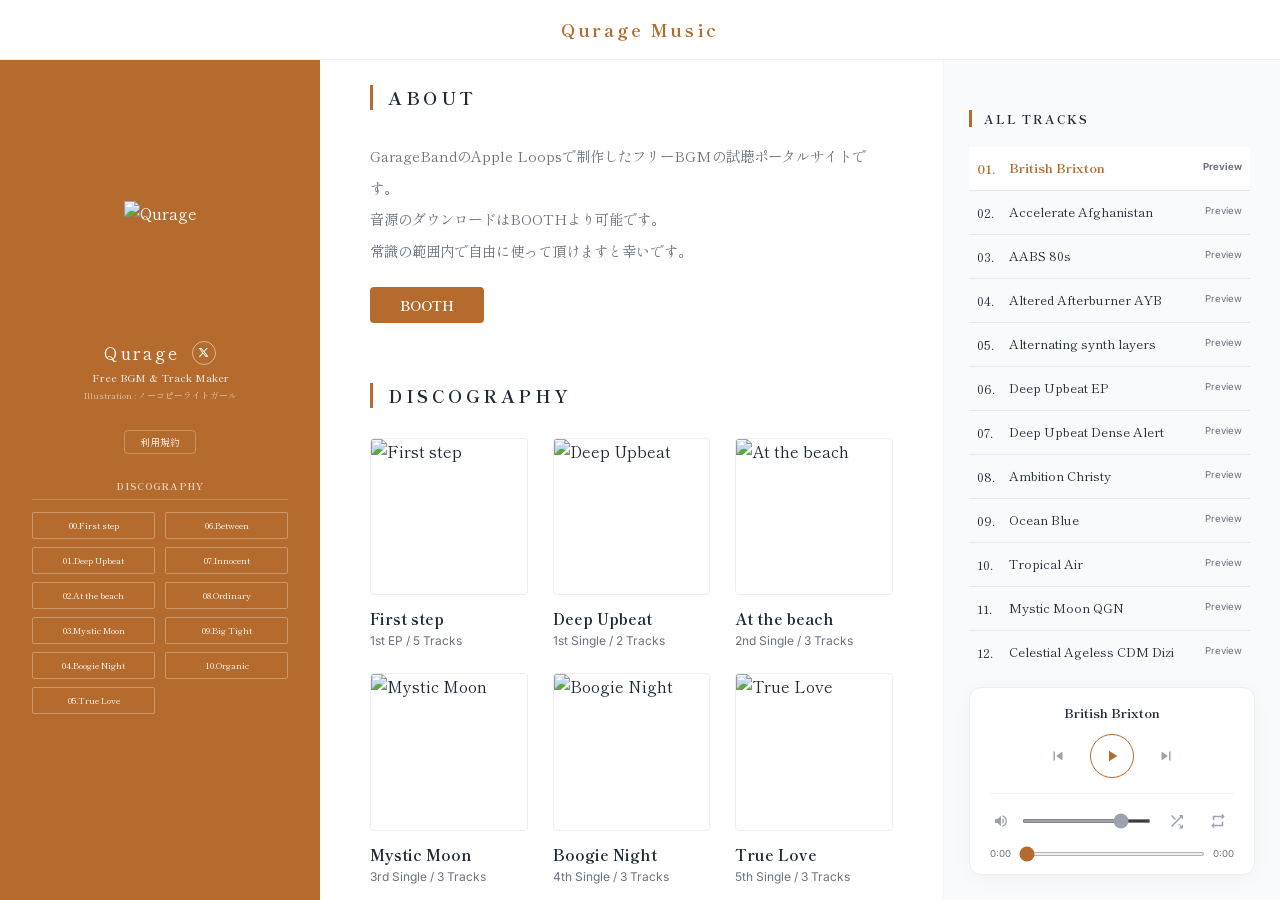
==== commit 61f0796a: "Update index.html" ====
--- a/qurage/index.html
+++ b/qurage/index.html
@@ -5,10 +5,10 @@
     <meta name="viewport" content="width=device-width, initial-scale=1.0, maximum-scale=1.0, user-scalable=no">
     <title>Qurage Music - Free BGM & Track Maker</title>
     <link rel="icon" href="https://fromtheasia.com/wp-content/uploads/90d8e4fe08331e787970ae1288933823.png" type="image/png">
-    <link href="https://fonts.googleapis.com/css2?family=Inter:wght@300;400;600&family=Shippori+Mincho:wght@400;700&display=swap" rel="stylesheet">
+    <link href="https://fonts.googleapis.com/css2?family=Inter:wght@400;700;900&family=Shippori+Mincho:wght@400;700&display=swap" rel="stylesheet">
     <link rel="stylesheet" href="style.css">
     <style>
-        /* index専用：ABOUTボタン & UNRELEASEDリスト */
+        /* index専用スタイル：ABOUTボタン & UNRELEASEDリスト */
         .about-btn-wrapper { margin-top: 20px; }
         .about-booth-btn { display: inline-block; text-decoration: none; background: var(--primary-orange); color: #fff; font-weight: 700; padding: 8px 30px; border-radius: 4px; transition: 0.3s; font-size: 0.85rem; font-family: 'Shippori Mincho', serif; }
         .about-booth-btn:hover { background: #965925; transform: translateY(-2px); }
--- a/qurage/style.css
+++ b/qurage/style.css
@@ -63,17 +63,33 @@
 .album-title { font-size: 0.95rem; font-weight: 700; color: var(--text-main); margin-bottom: 4px; }
 .album-meta { font-size: 0.75rem; color: var(--text-sub); font-family: 'Inter'; }
 
-/* アルバム詳細：中面のボタン設定 */
+/* アルバム詳細 */
 .back-home { display: inline-block; text-decoration: none; color: var(--text-sub); font-size: 0.75rem; margin-bottom: 25px; transition: 0.3s; }
 .back-home:hover { color: var(--primary-orange); }
 .album-detail-box { display: flex; flex-direction: column; align-items: center; text-align: center; gap: 35px; margin-bottom: 60px; }
 .album-art-large { width: 240px; height: 240px; object-fit: cover; border-radius: 4px; box-shadow: 0 15px 40px rgba(0,0,0,0.08); }
+.album-info-text { width: 100%; }
 .album-title-main { font-size: 1.8rem; font-weight: 700; margin-bottom: 8px; color: var(--text-main); }
 .album-subtitle { color: var(--primary-orange); font-weight: bold; margin-bottom: 20px; font-size: 1rem; letter-spacing: 0.1em; }
 .album-description { font-size: 1rem; line-height: 2.2; color: var(--text-sub); max-width: 600px; margin: 0 auto; }
 
-/* 中面のBOOTHボタン用の余白 */
-.album-download-wrapper { margin-top: 35px; width: 100%; }
+/* 中面のBOOTHボタン：文字幅に合わせ、中央寄せにする修正 */
+.album-download-wrapper { margin-top: 35px; width: 100%; text-align: center; }
+.booth-btn { 
+    display: inline-block; /* blockから変更：文字幅に合わせる */
+    background: var(--primary-orange); 
+    color: #fff; 
+    text-decoration: none; 
+    font-weight: 700; 
+    padding: 10px 30px; /* 左右に余白を確保 */
+    text-align: center; 
+    border-radius: 6px; 
+    transition: 0.3s; 
+    font-size: 0.8rem; 
+    letter-spacing: 0.05em; 
+    font-family: 'Shippori Mincho', serif; 
+}
+.booth-btn:hover { background: #965925; transform: translateY(-2px); }
 
 /* 右側：曲リスト */
 .col-right { height: 100%; padding: 50px 25px 25px; background: var(--bg-light); display: flex; flex-direction: column; overflow: hidden; }
@@ -102,9 +118,6 @@
 .timeline-box { width: 100%; display: flex; align-items: center; gap: 8px; font-size: 0.6rem; color: var(--text-sub); font-family: 'Inter'; }
 .seek-bar { flex: 1; height: 4px; accent-color: var(--primary-orange); cursor: pointer; }
 
-/* 共通ボタン（BOOTH用） */
-.booth-btn { display: block; background: var(--primary-orange); color: #fff; text-decoration: none; font-weight: 700; padding: 12px; text-align: center; border-radius: 6px; transition: 0.3s; font-size: 0.8rem; letter-spacing: 0.05em; font-family: 'Shippori Mincho', serif; }
-
 footer { text-align: center; padding: 30px 0; color: var(--text-sub); font-size: 0.75rem; border-top: 1px solid #f3f4f6; background: #ffffff; flex-shrink: 0; }
 .footer-pc { display: block; width: 100%; margin-top: auto; }
 .footer-mobile { display: none; }
